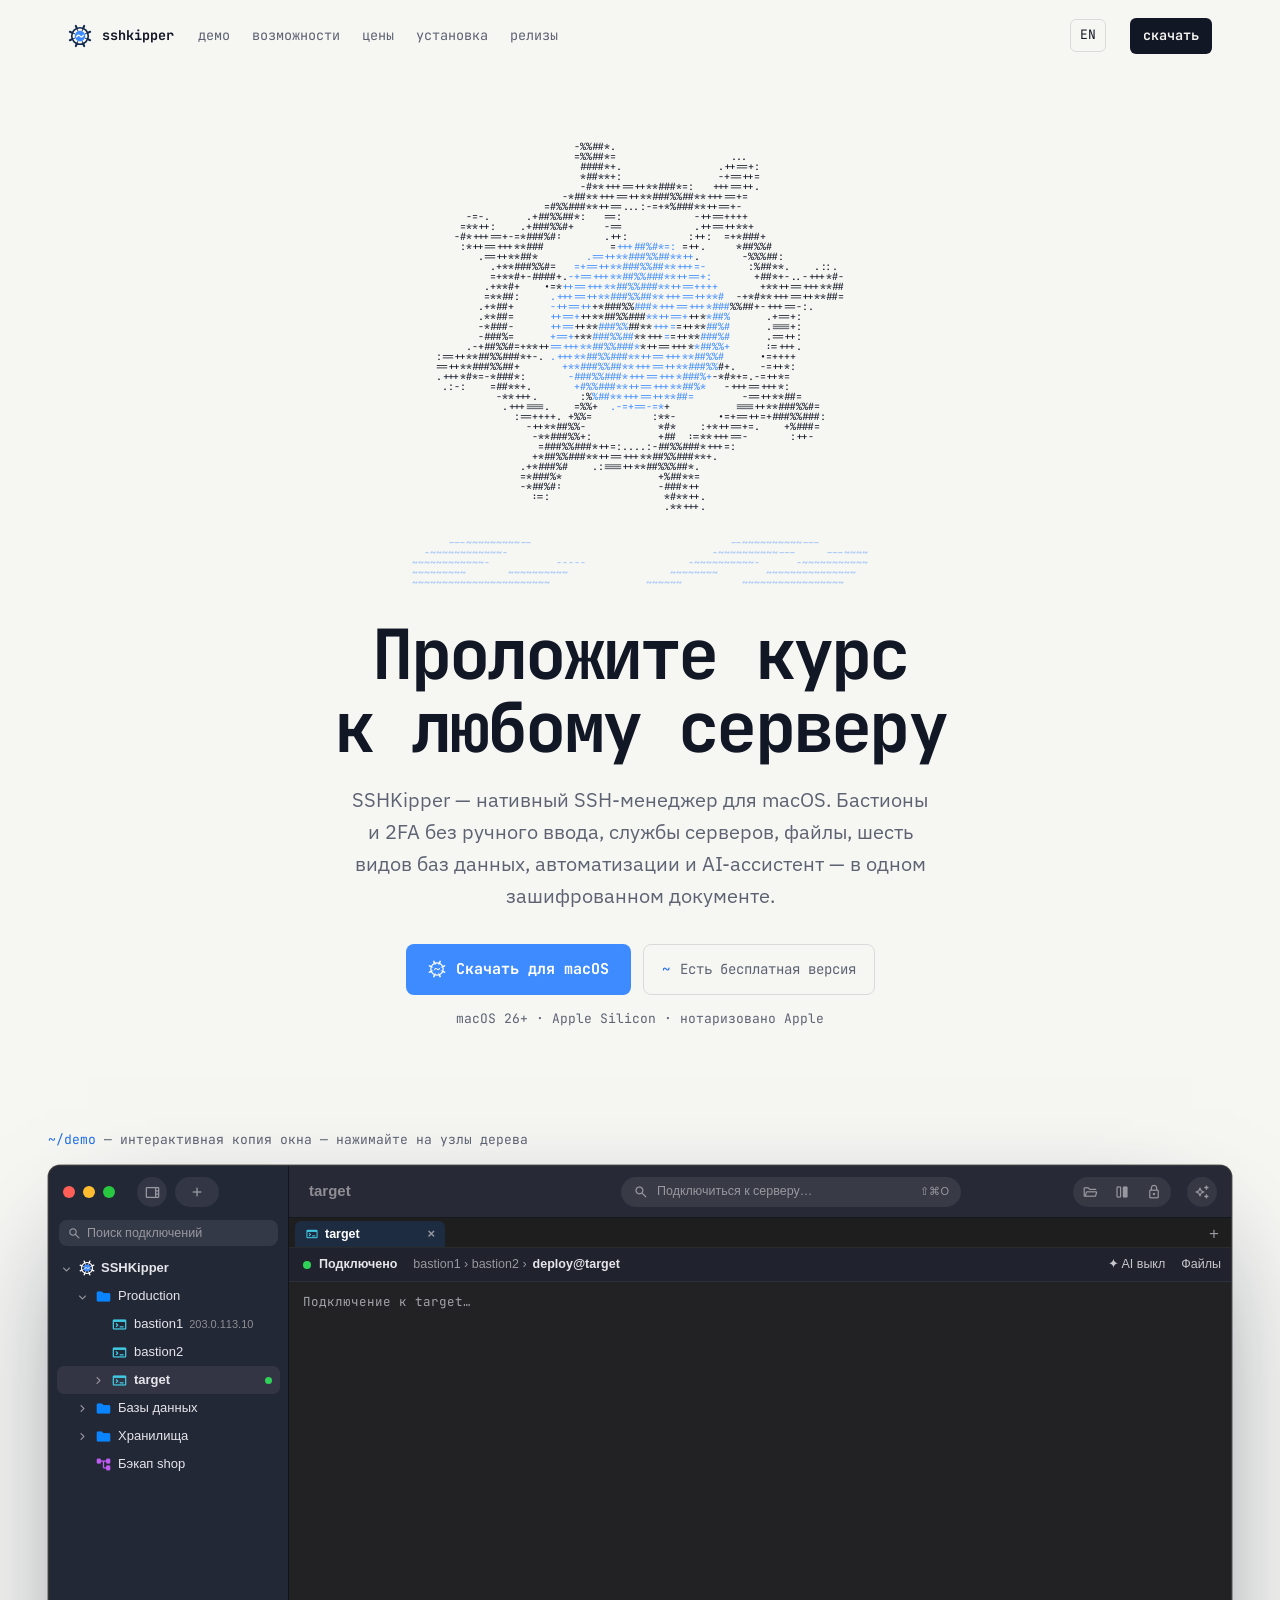
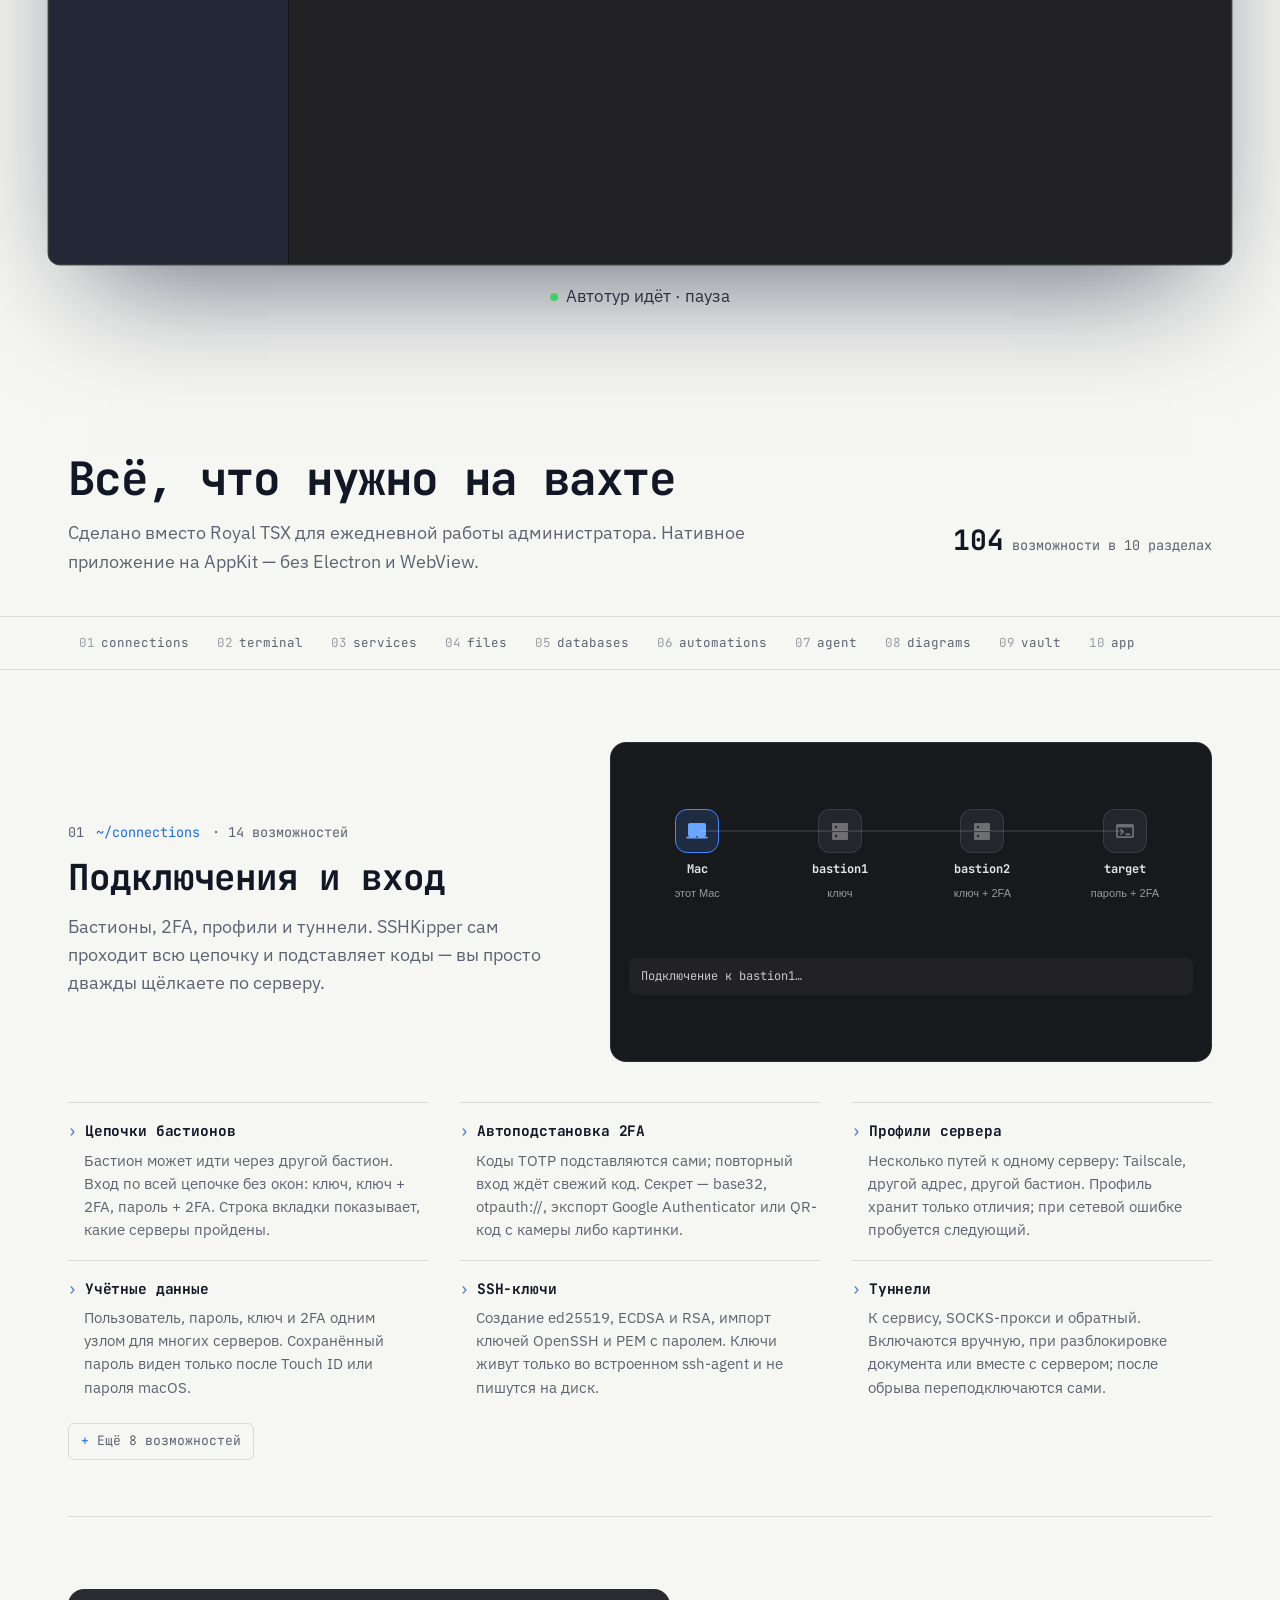
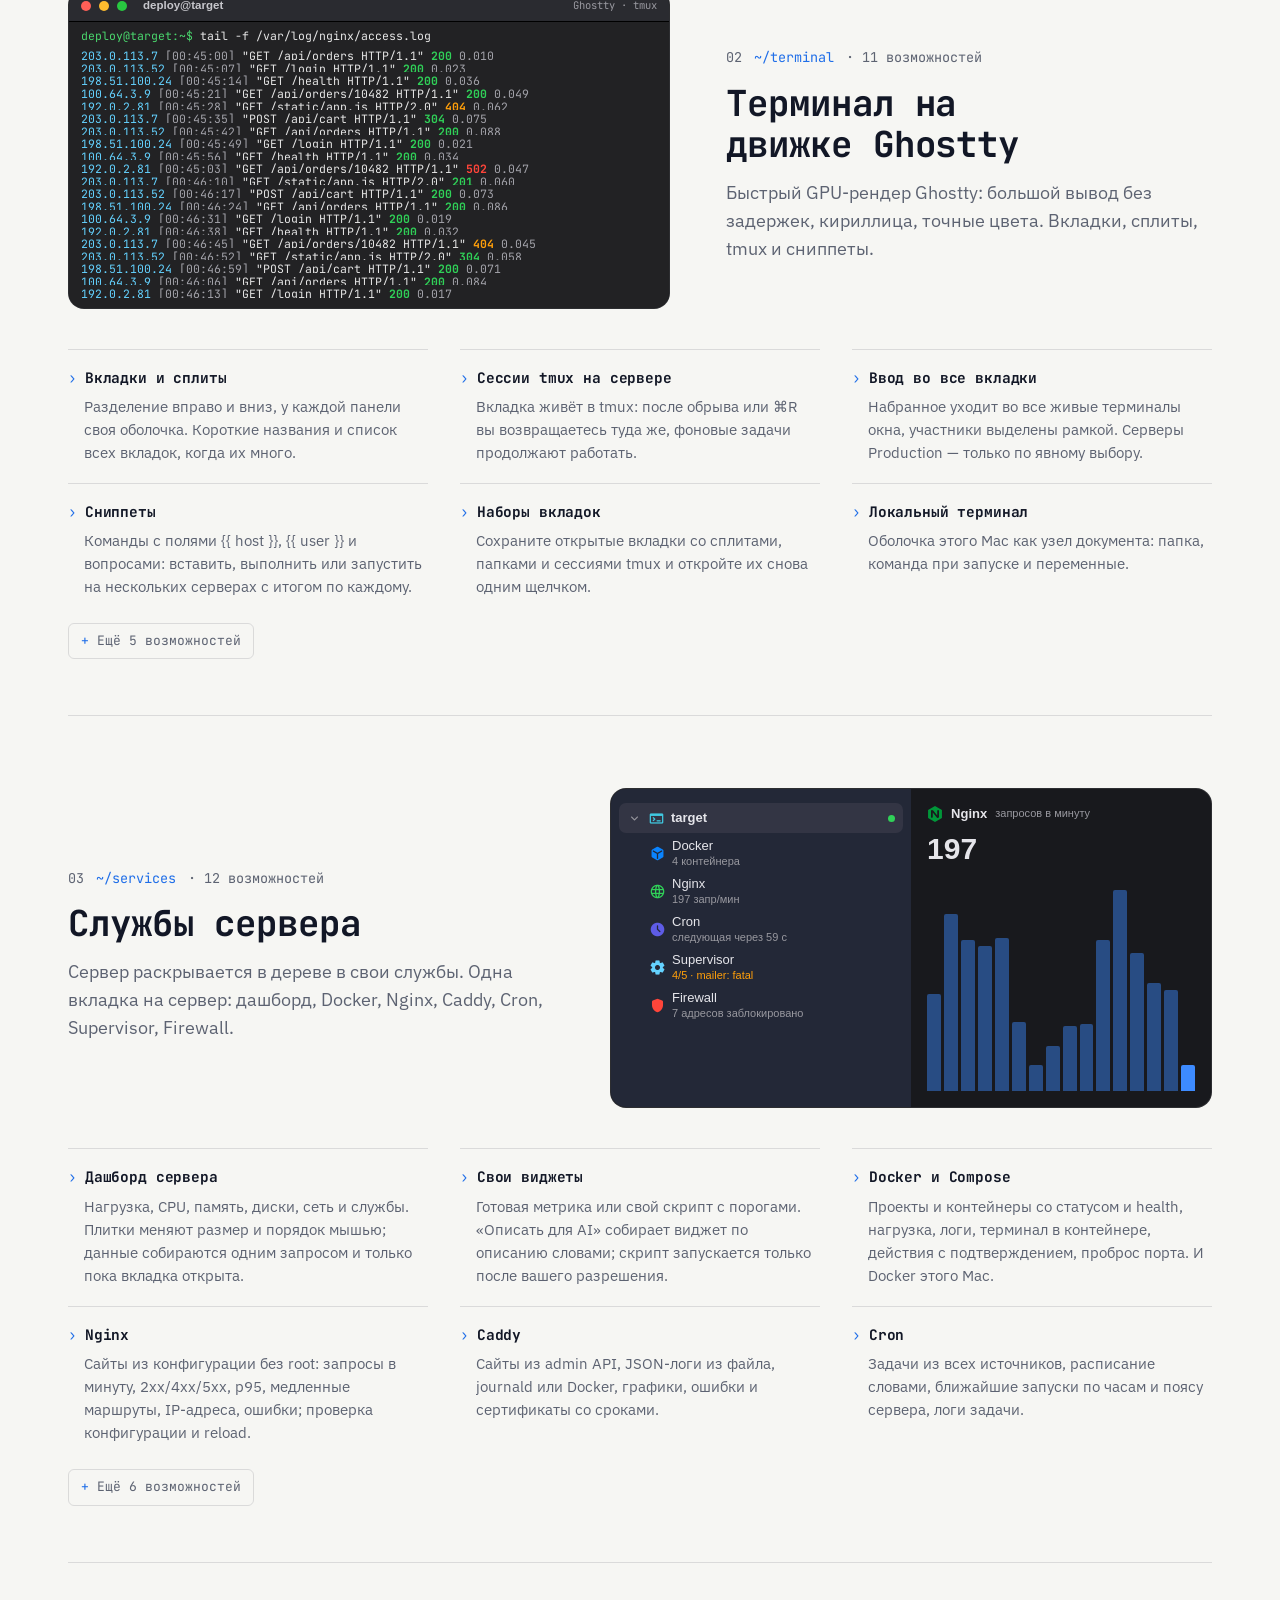
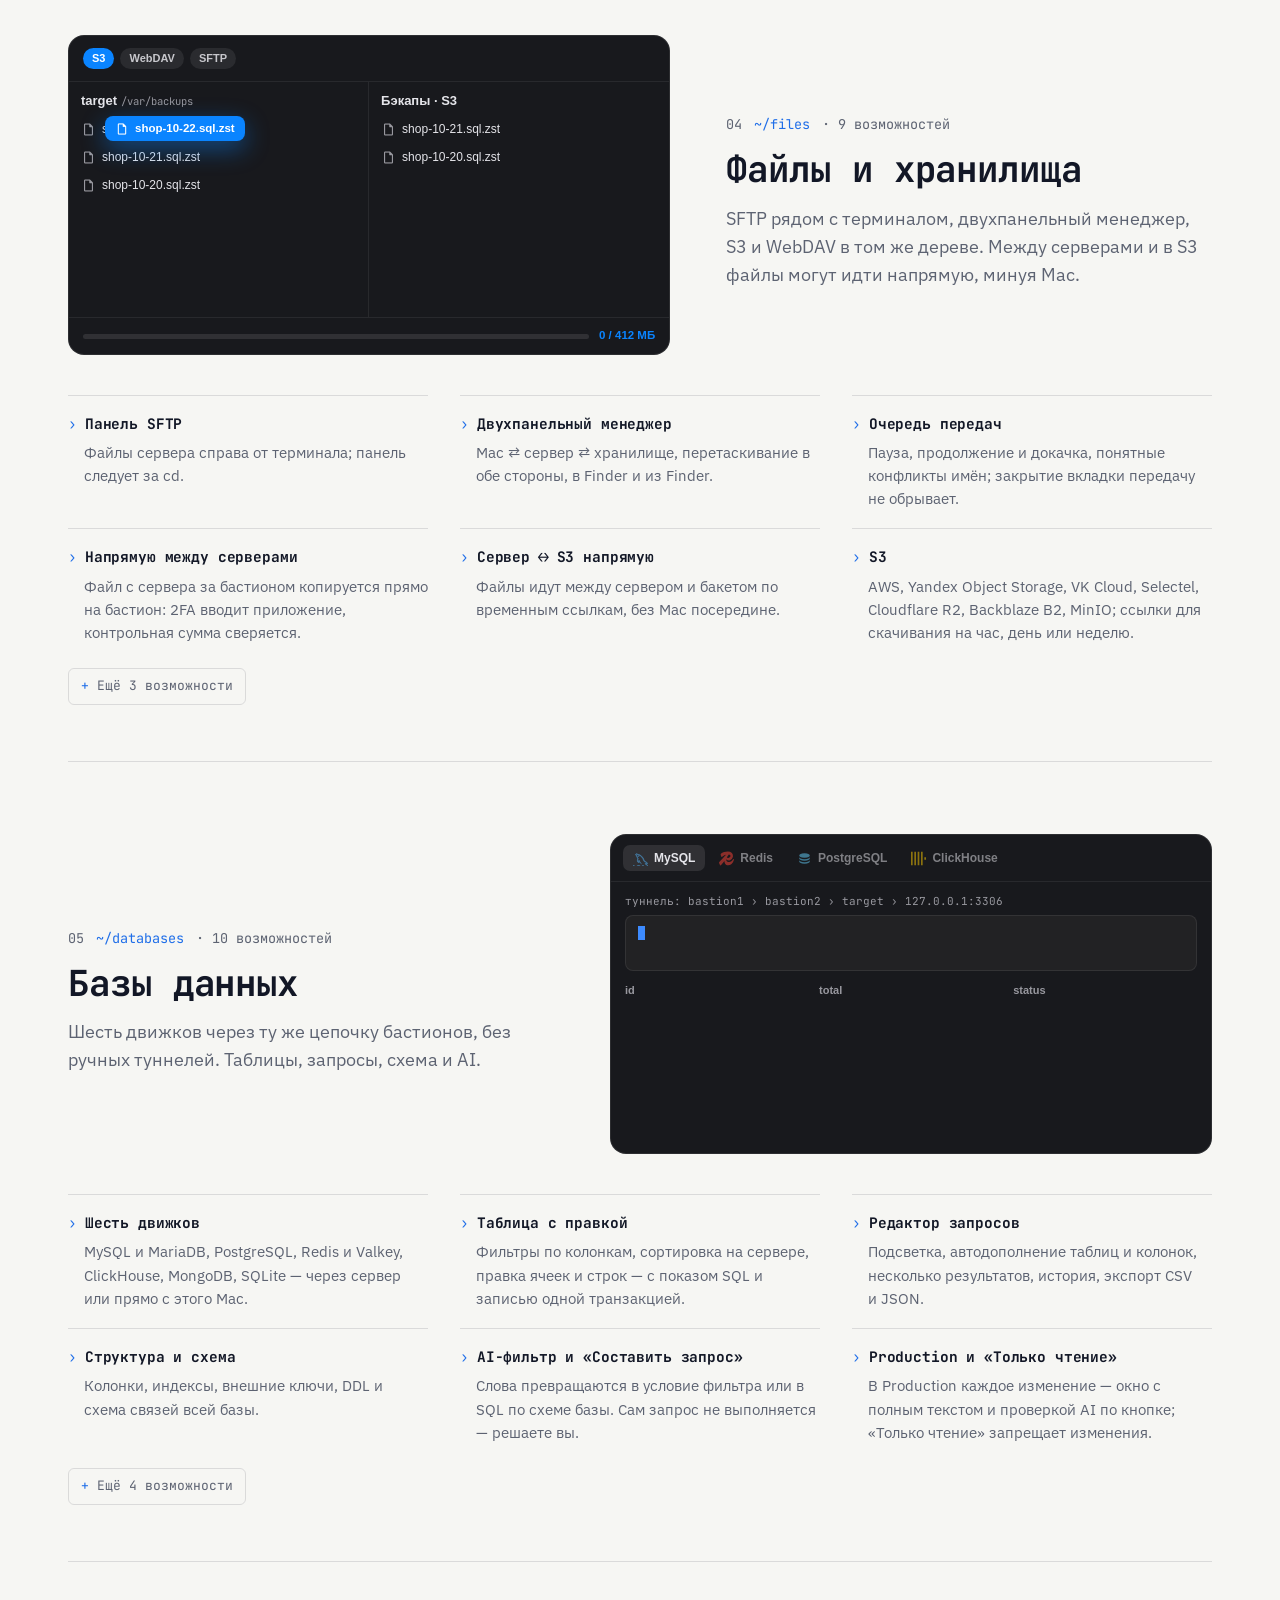
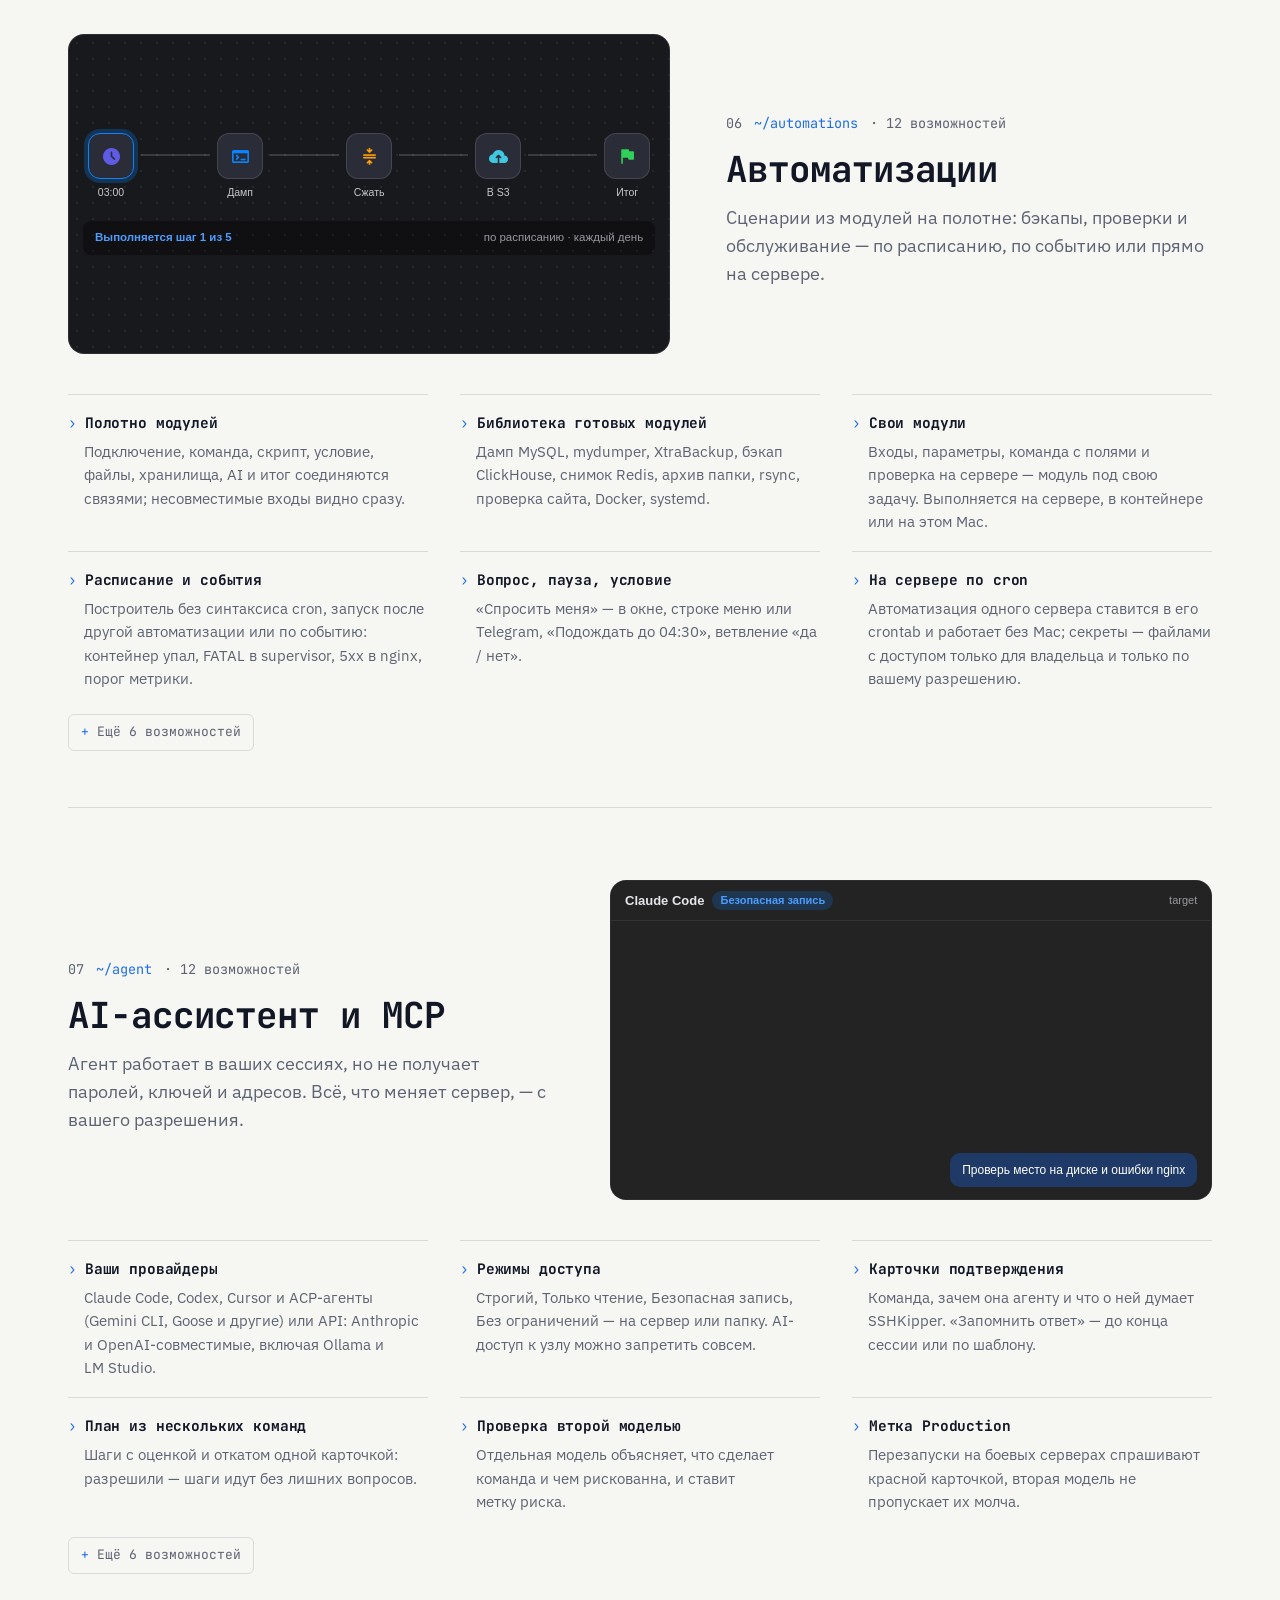
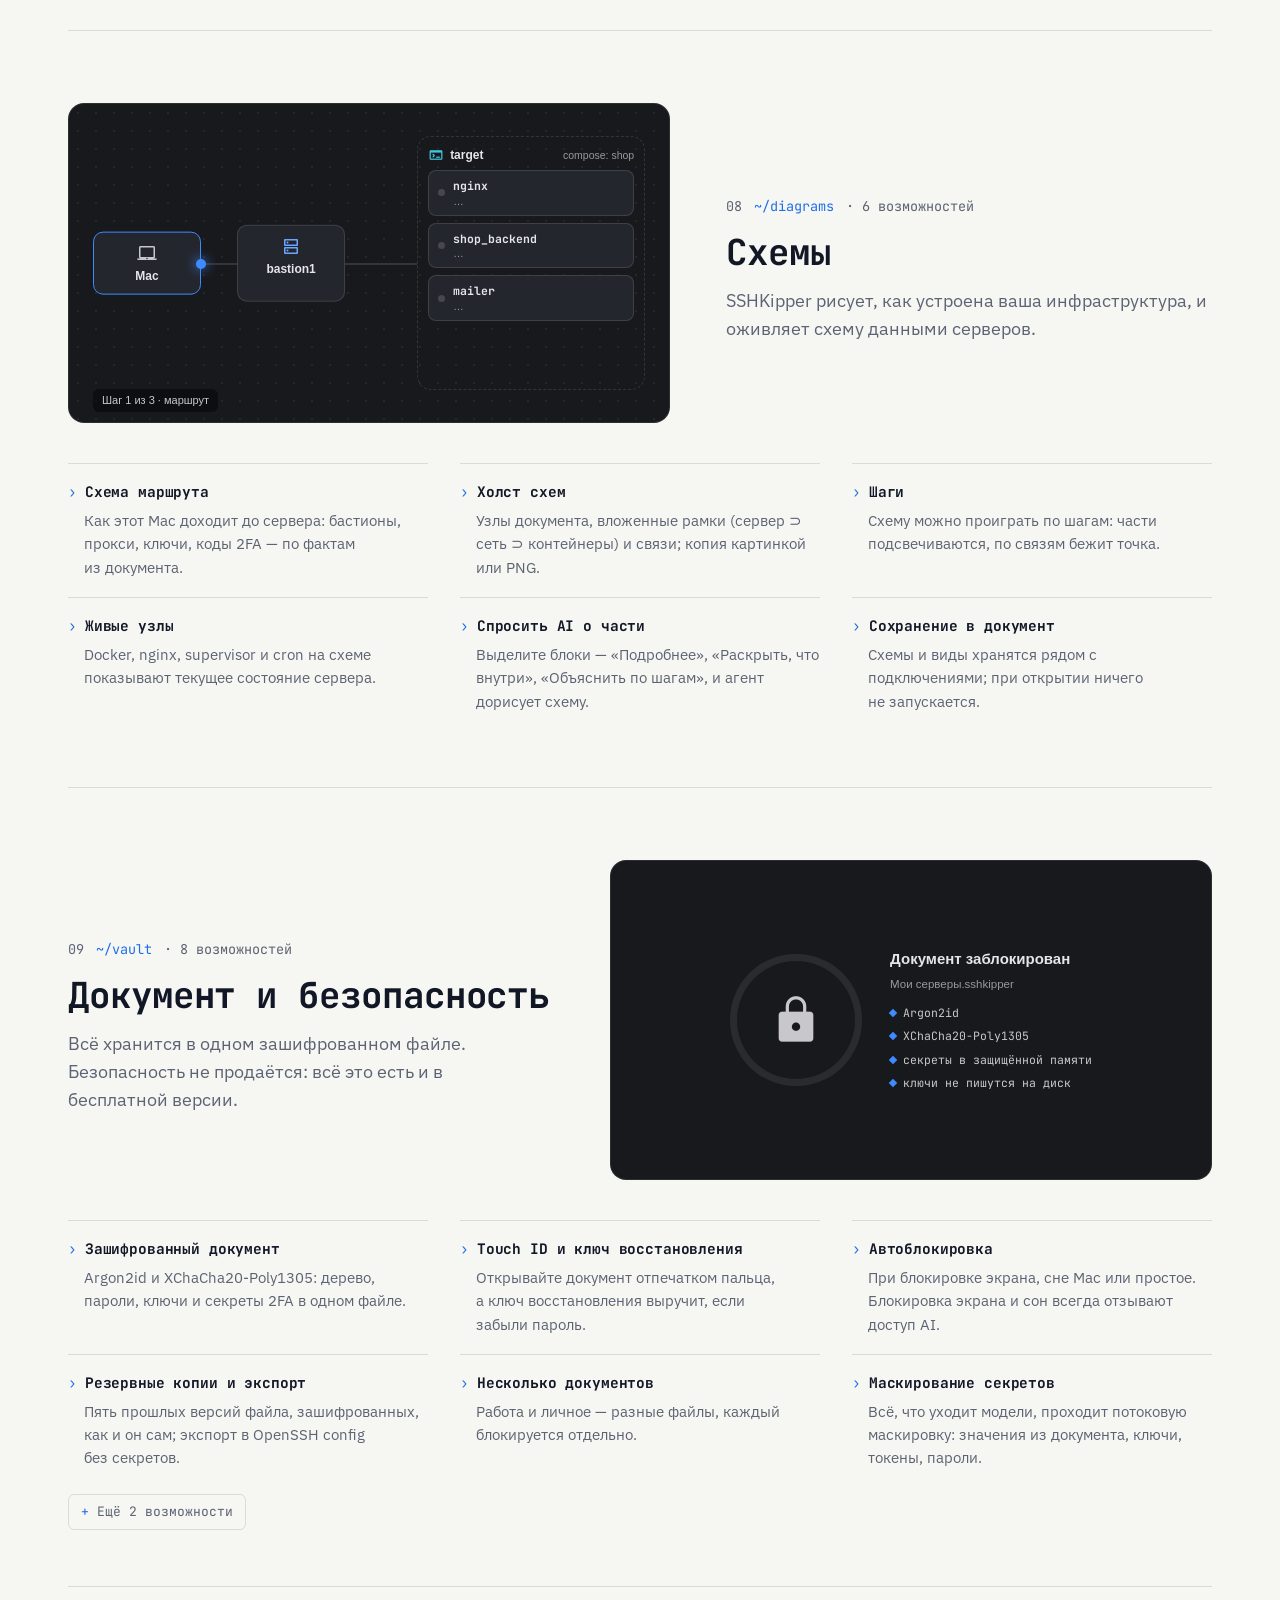
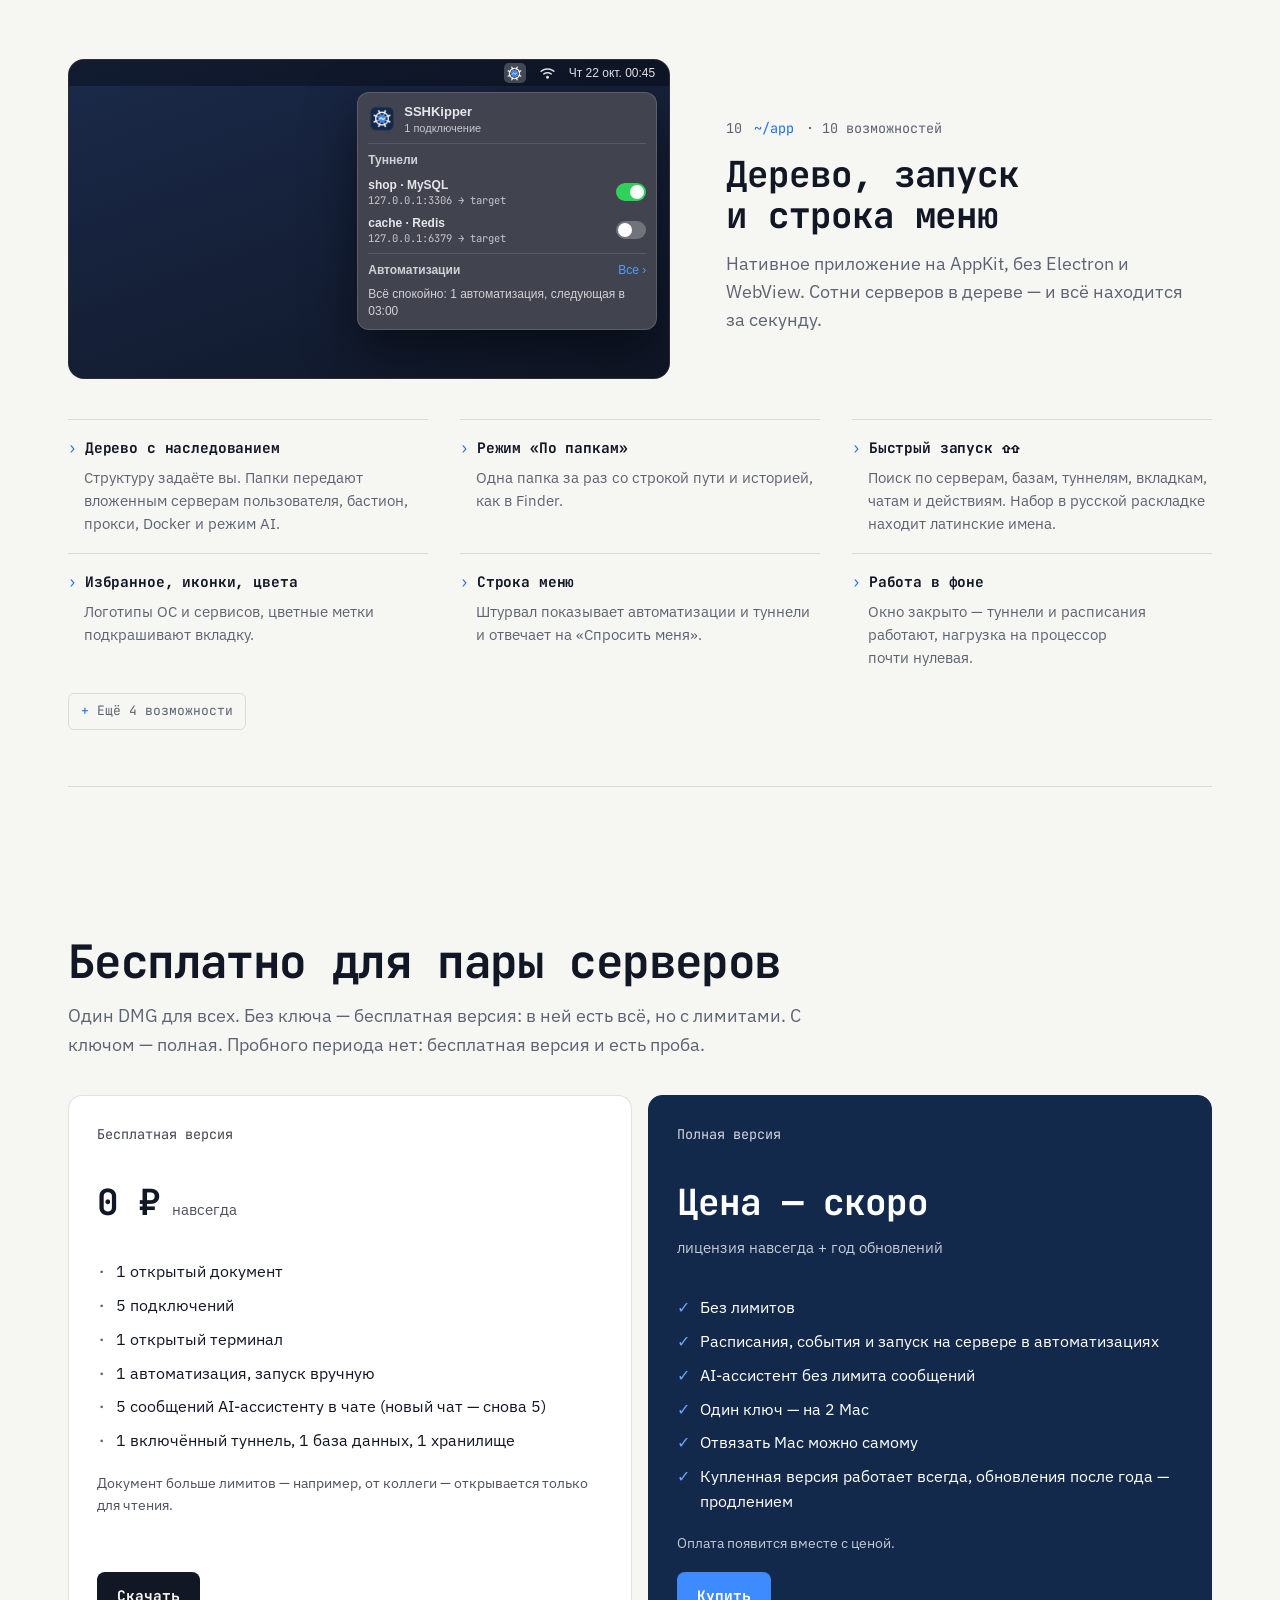
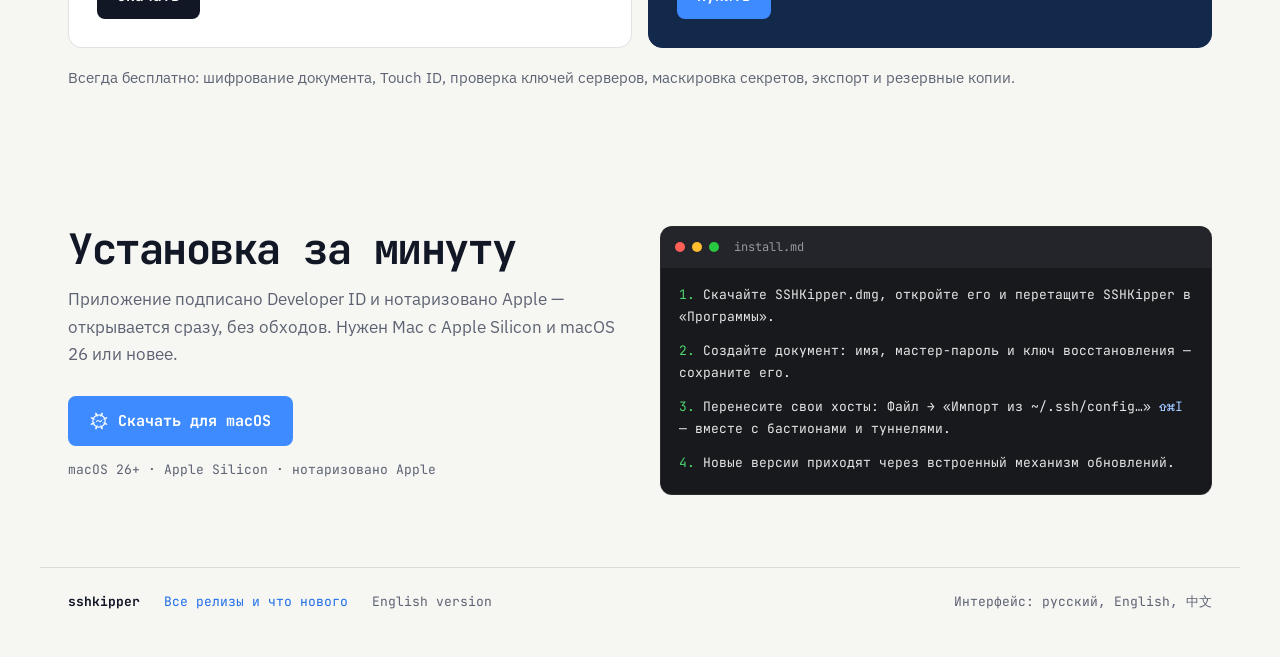
==== buy/index.html @ 6261403f "Landing from the owner's Claude Design draft: clickable app window, features by chapter (six shown, " ====
<!doctype html>
<html lang="ru">
<head>
<meta charset="utf-8">
<title>Купить SSHKipper</title>
<meta name="robots" content="noindex">
<meta http-equiv="refresh" content="0; url=/#pricing">
<link rel="canonical" href="https://sshkipper.com/#pricing">
<script>location.replace('/#pricing');</script>
</head>
<body>
<p><a href="/#pricing">Цены SSHKipper</a></p>
</body>
</html>
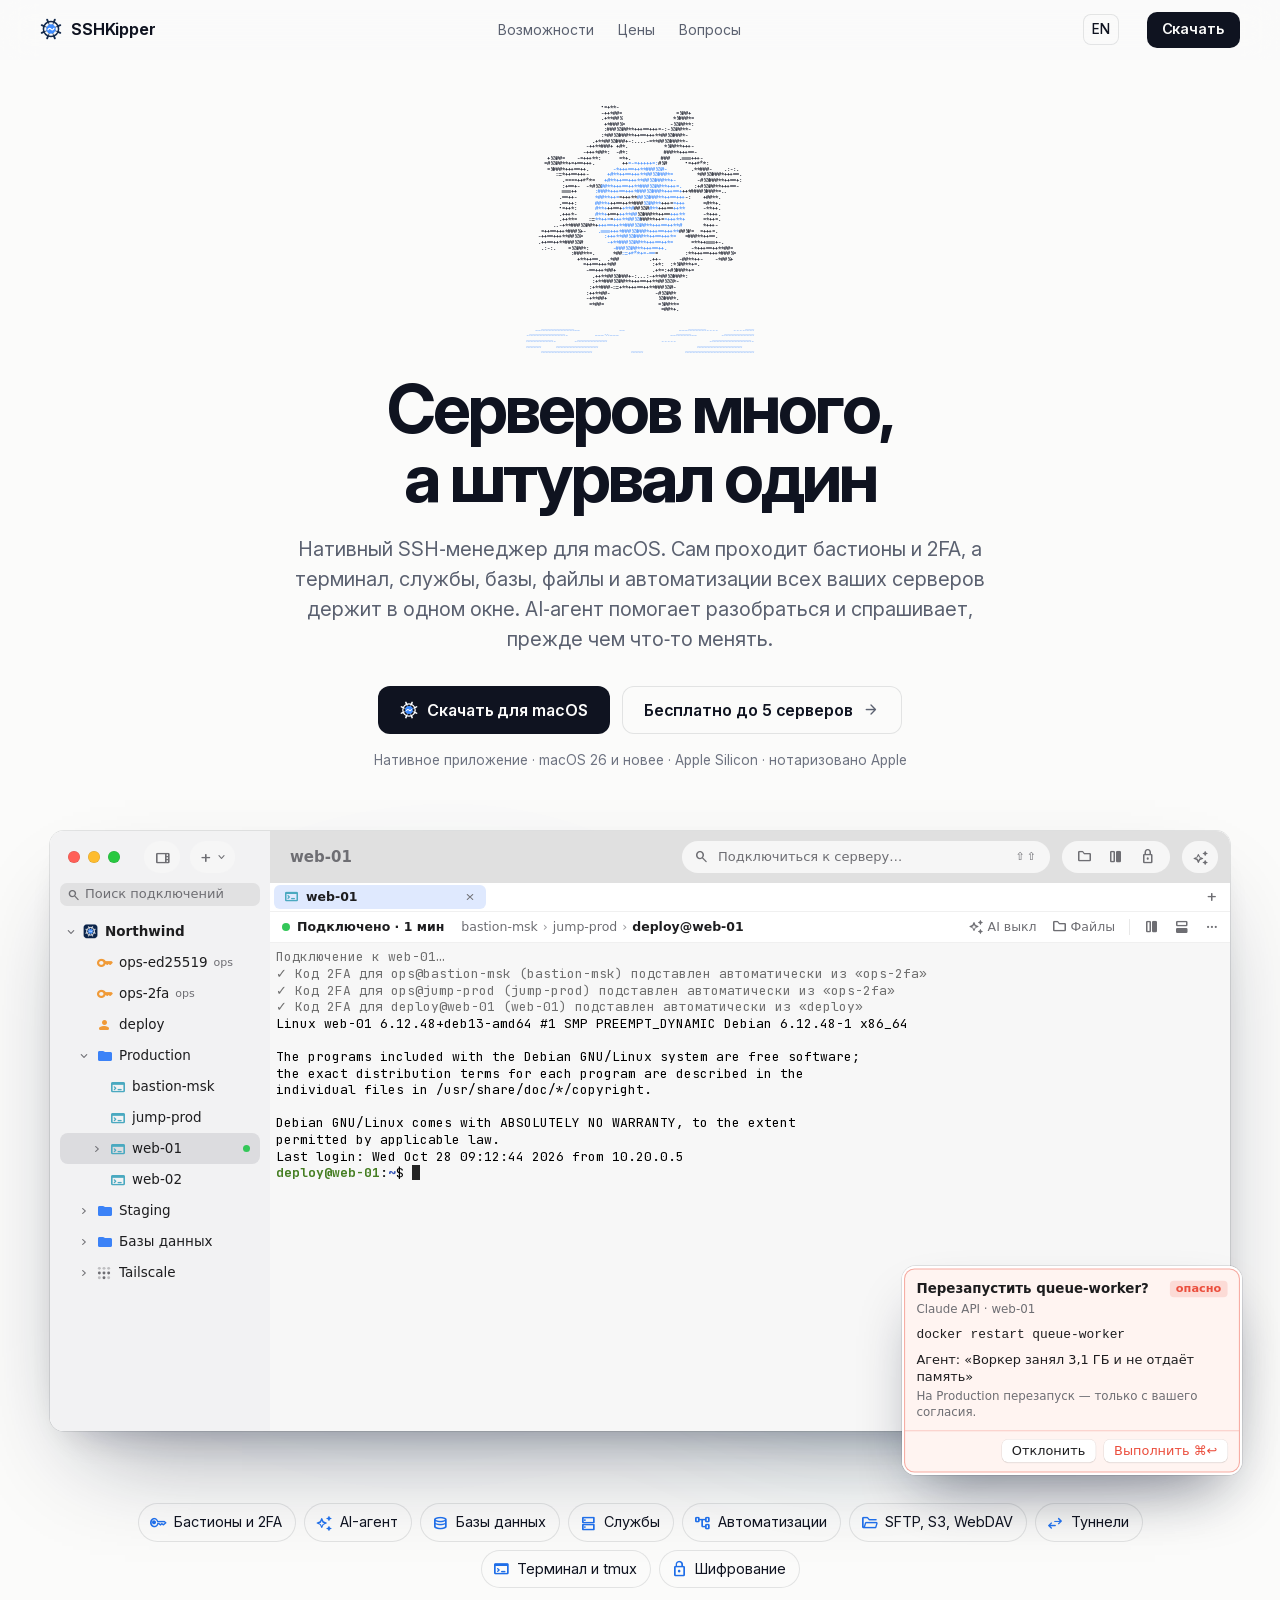
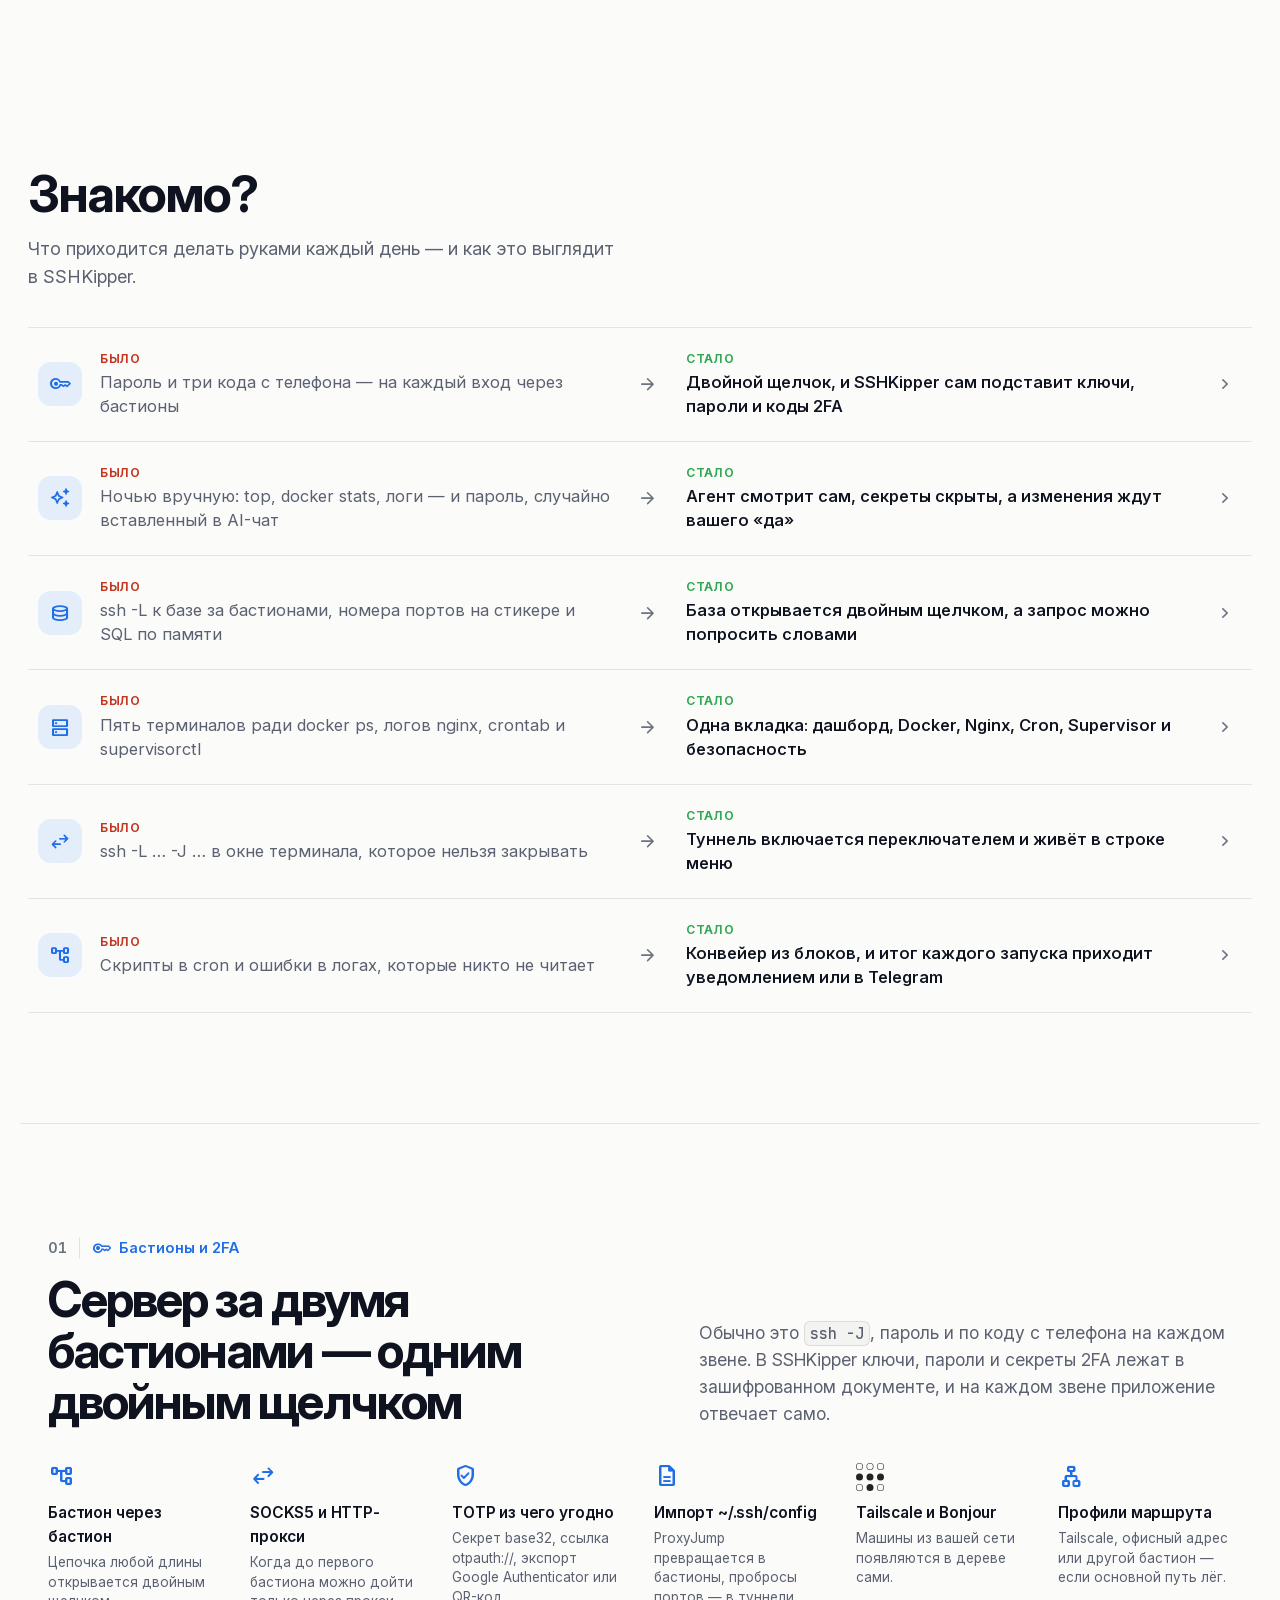
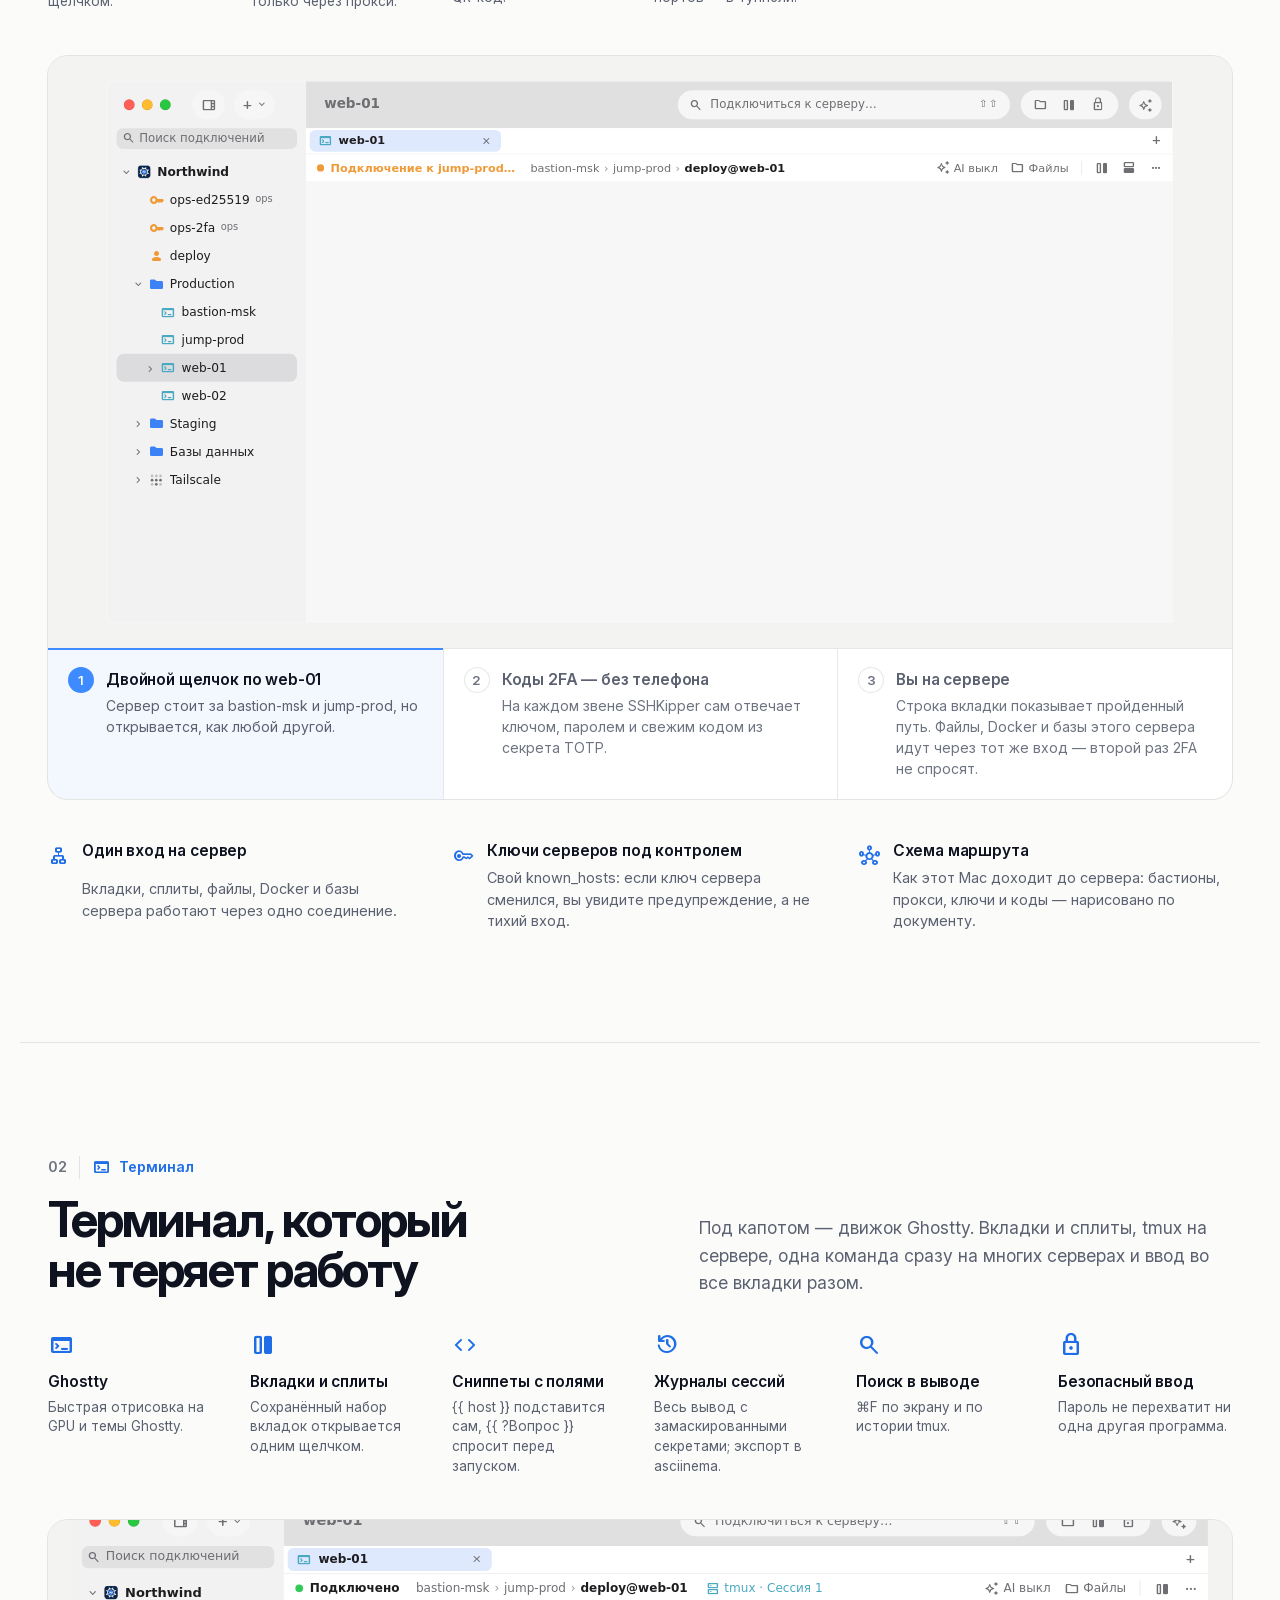
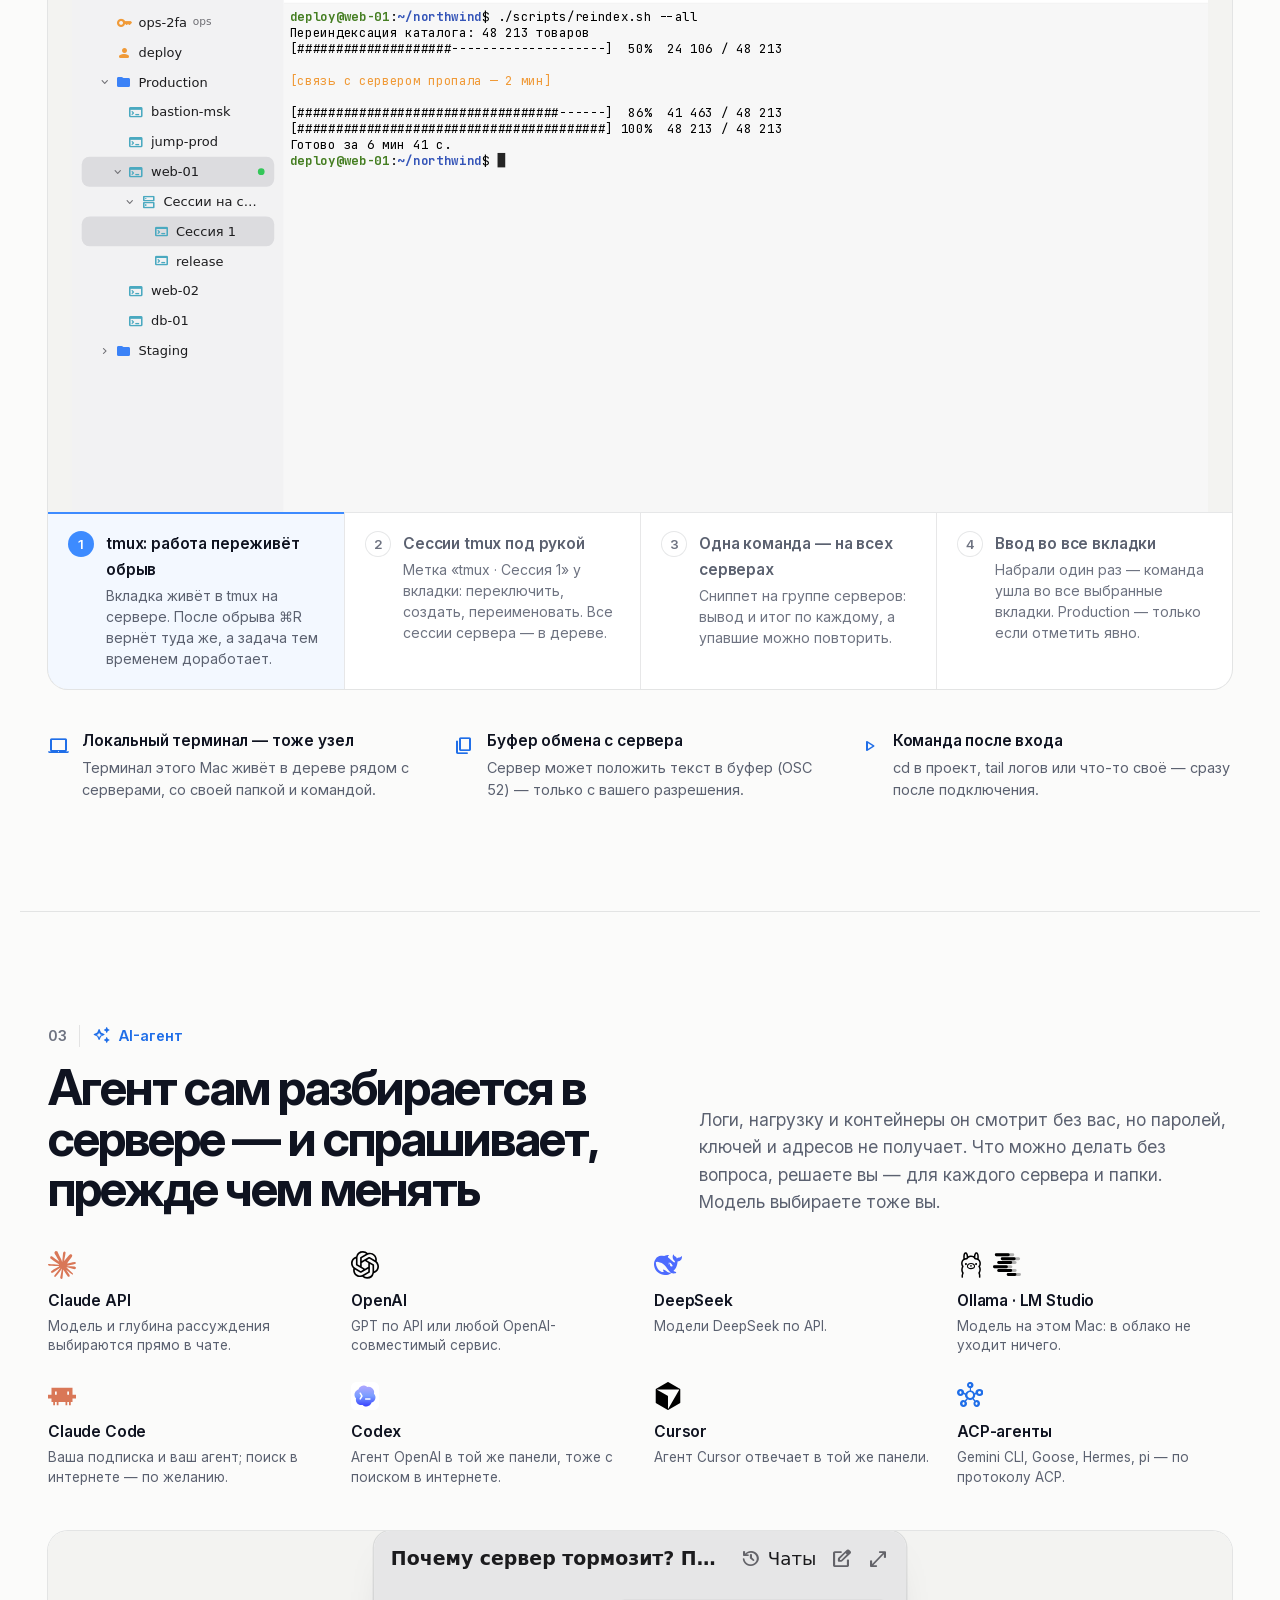
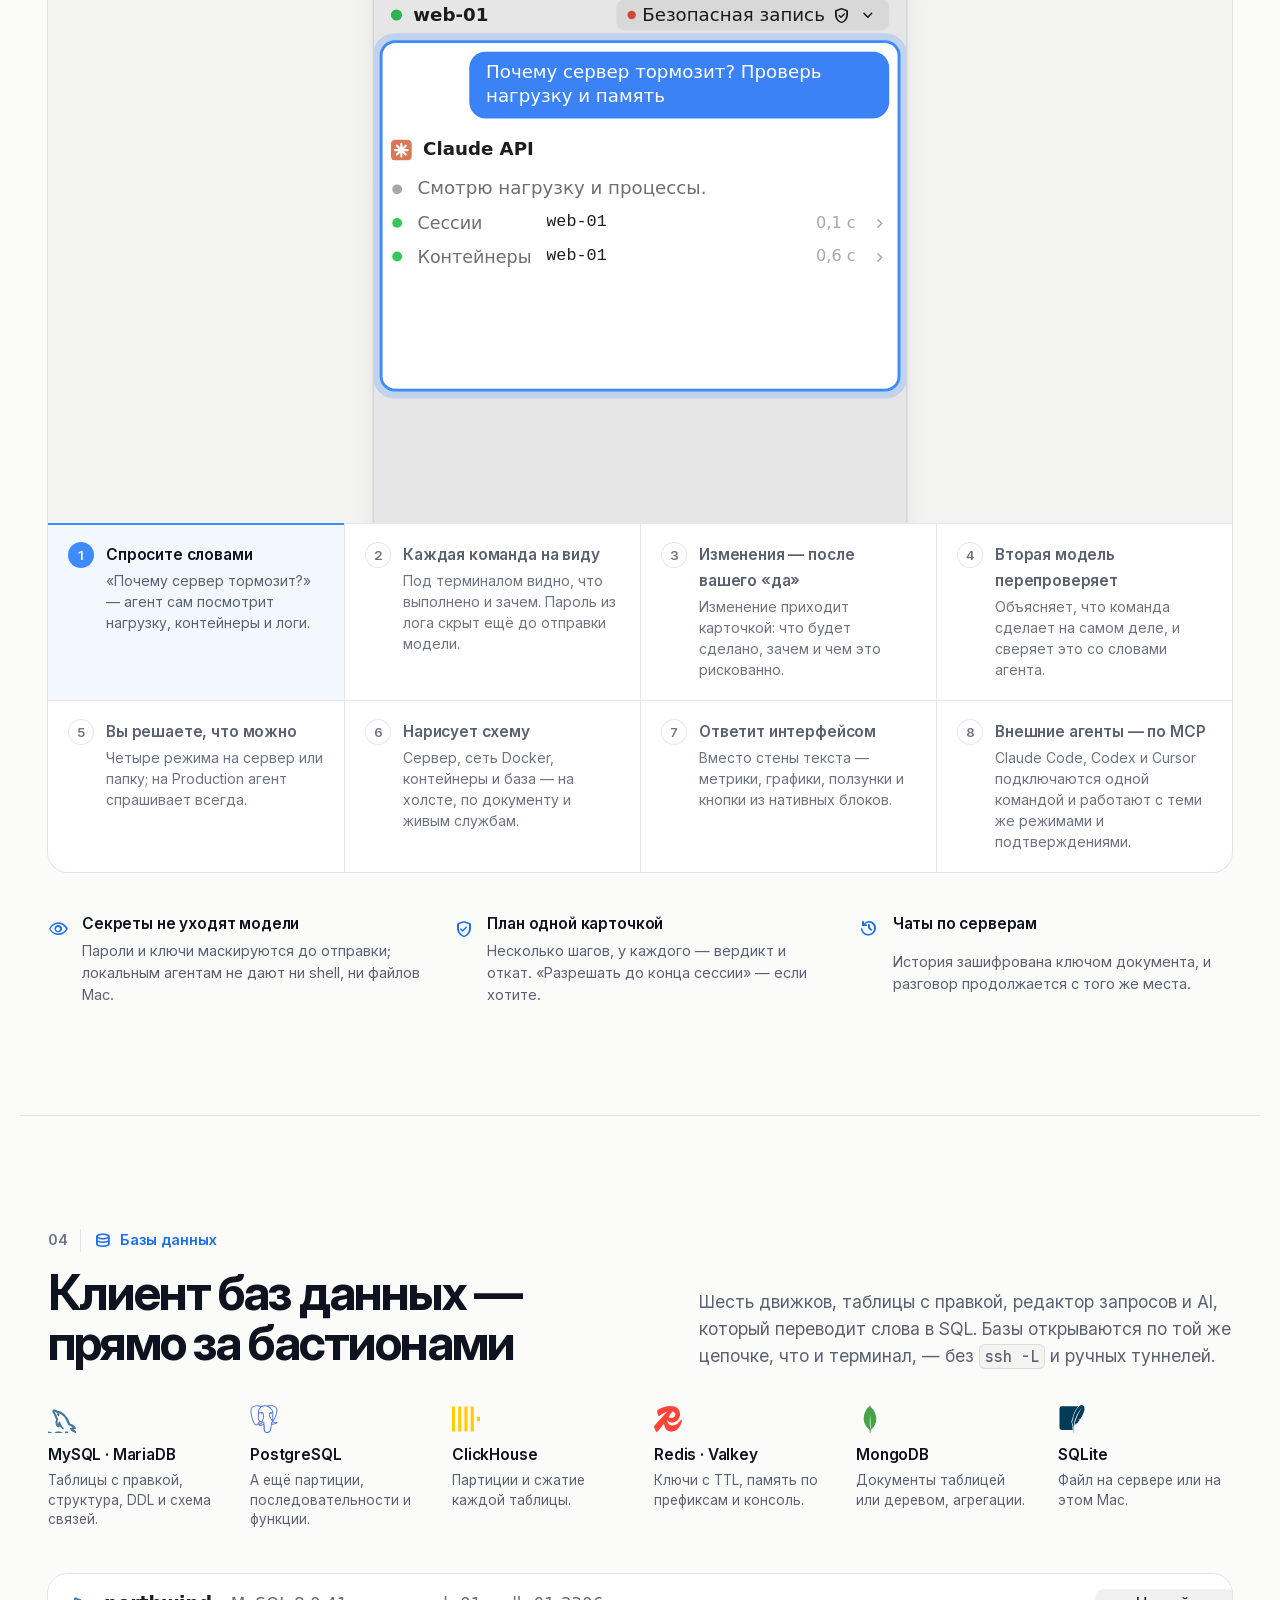
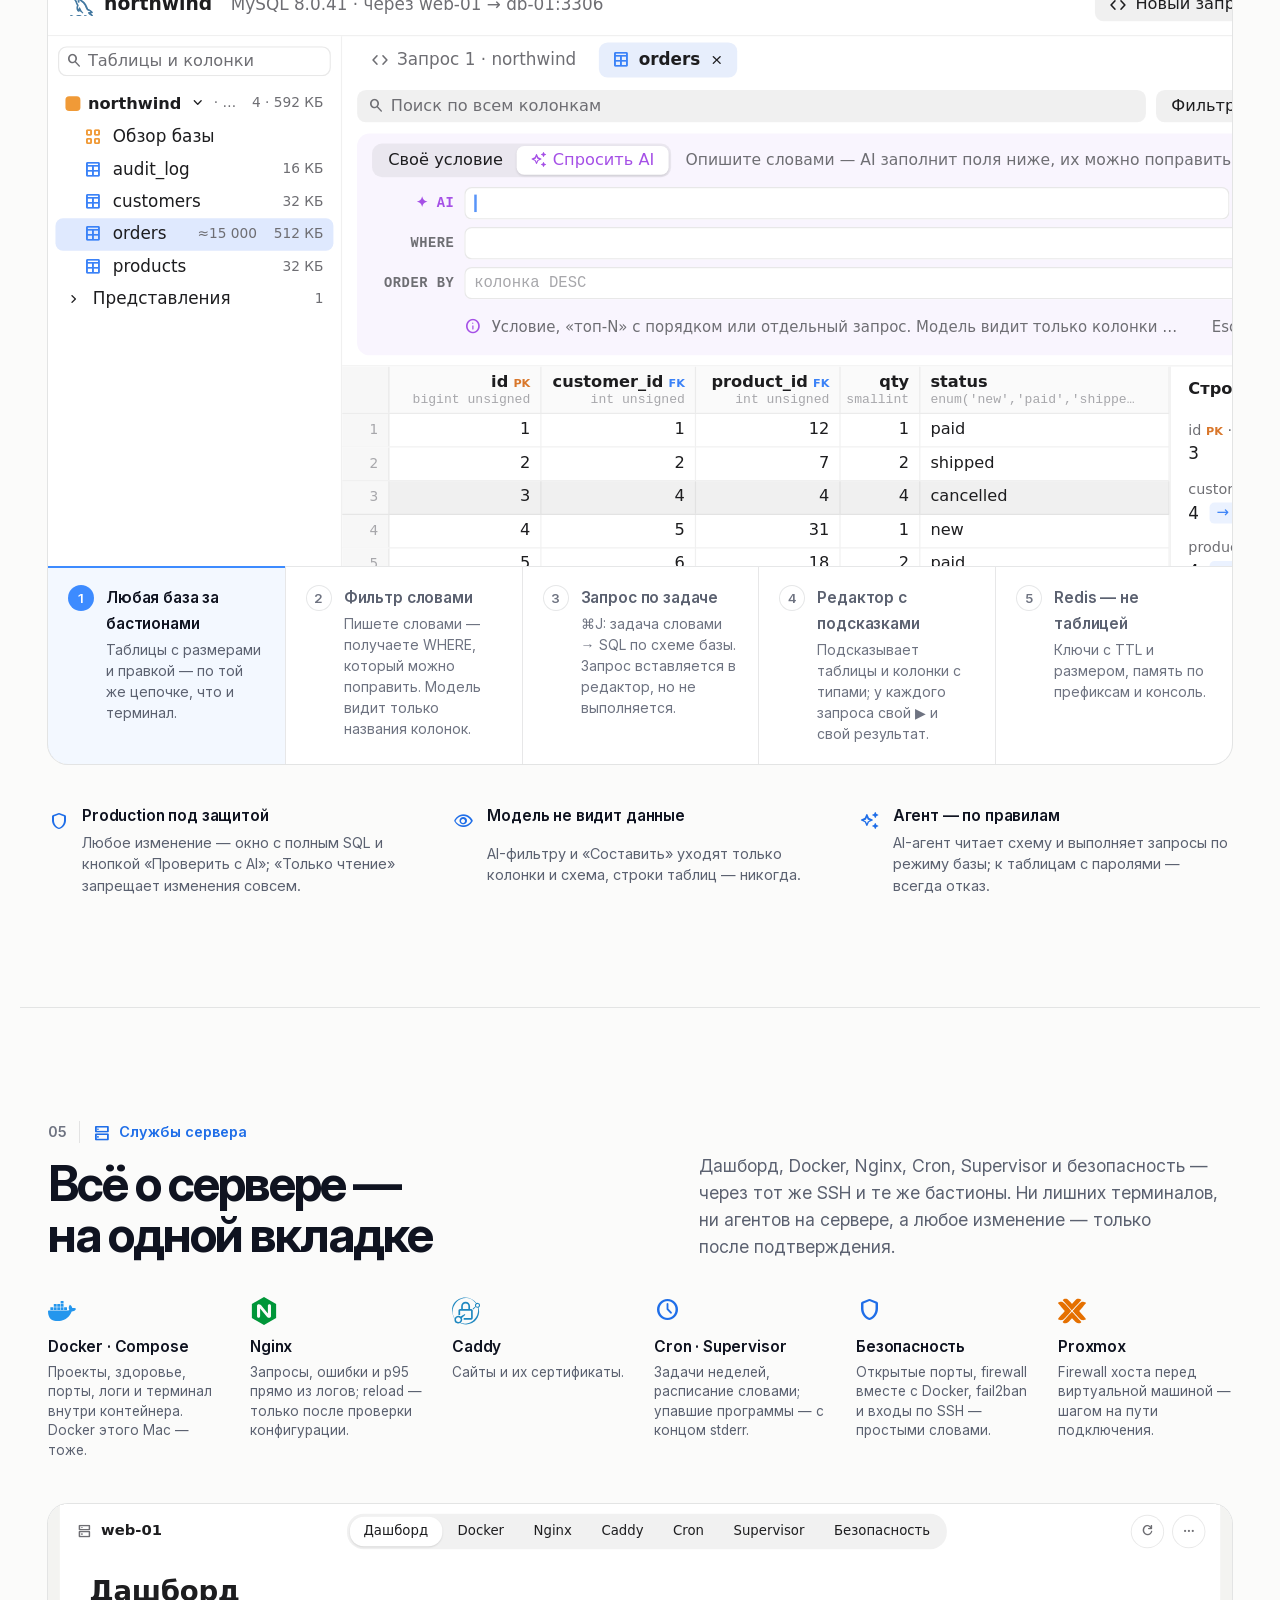
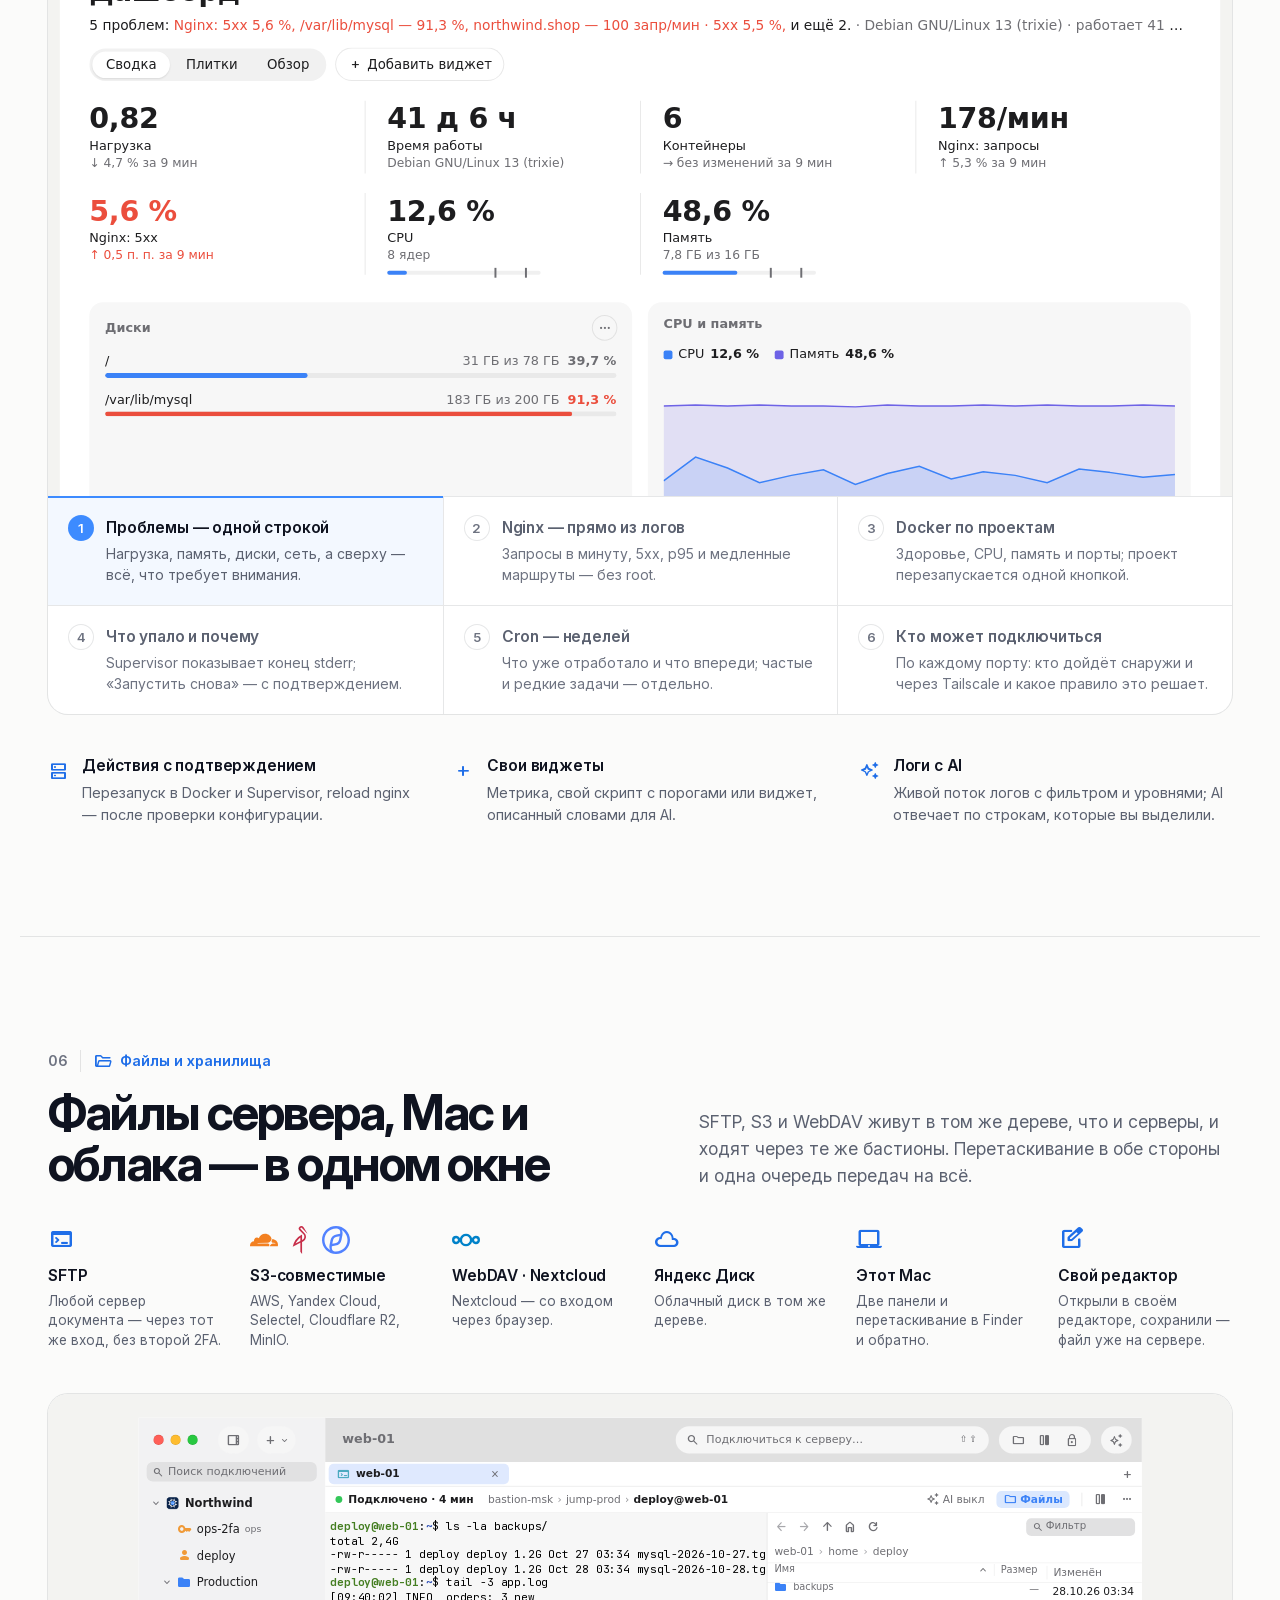
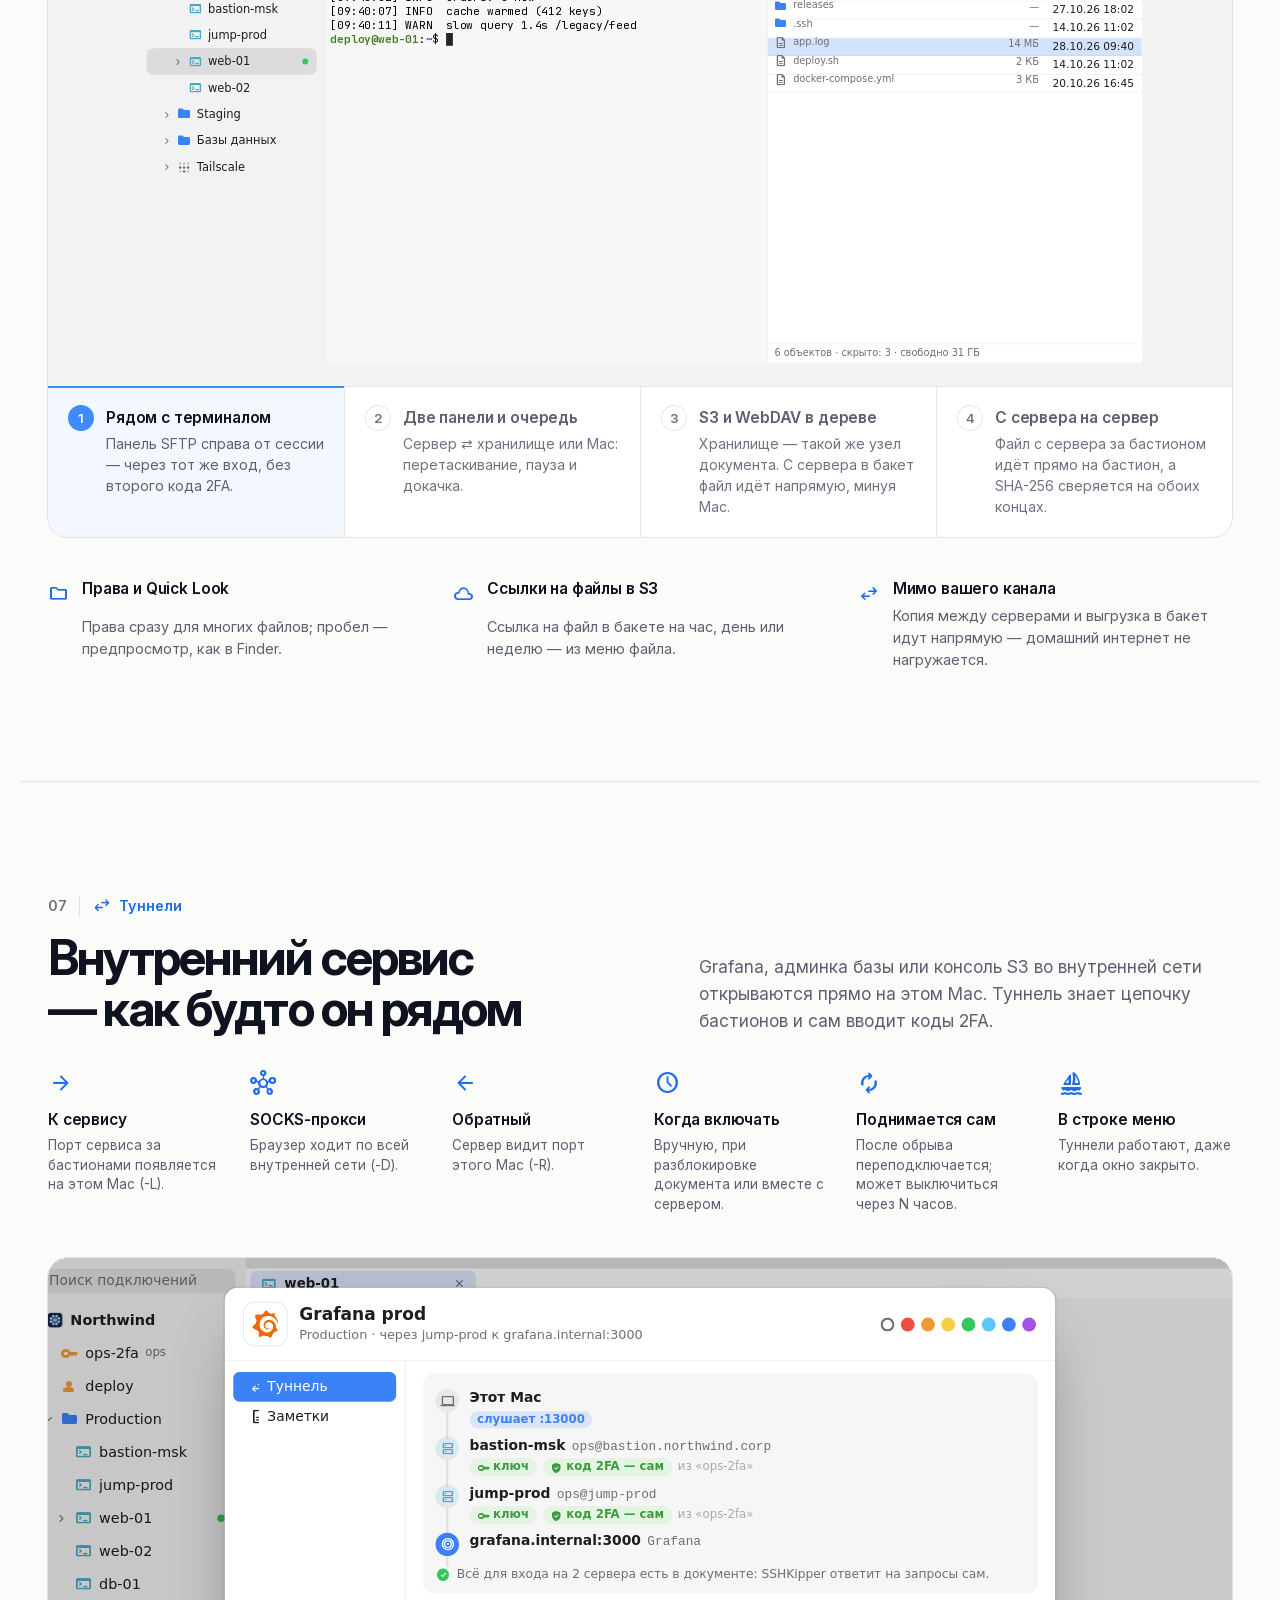
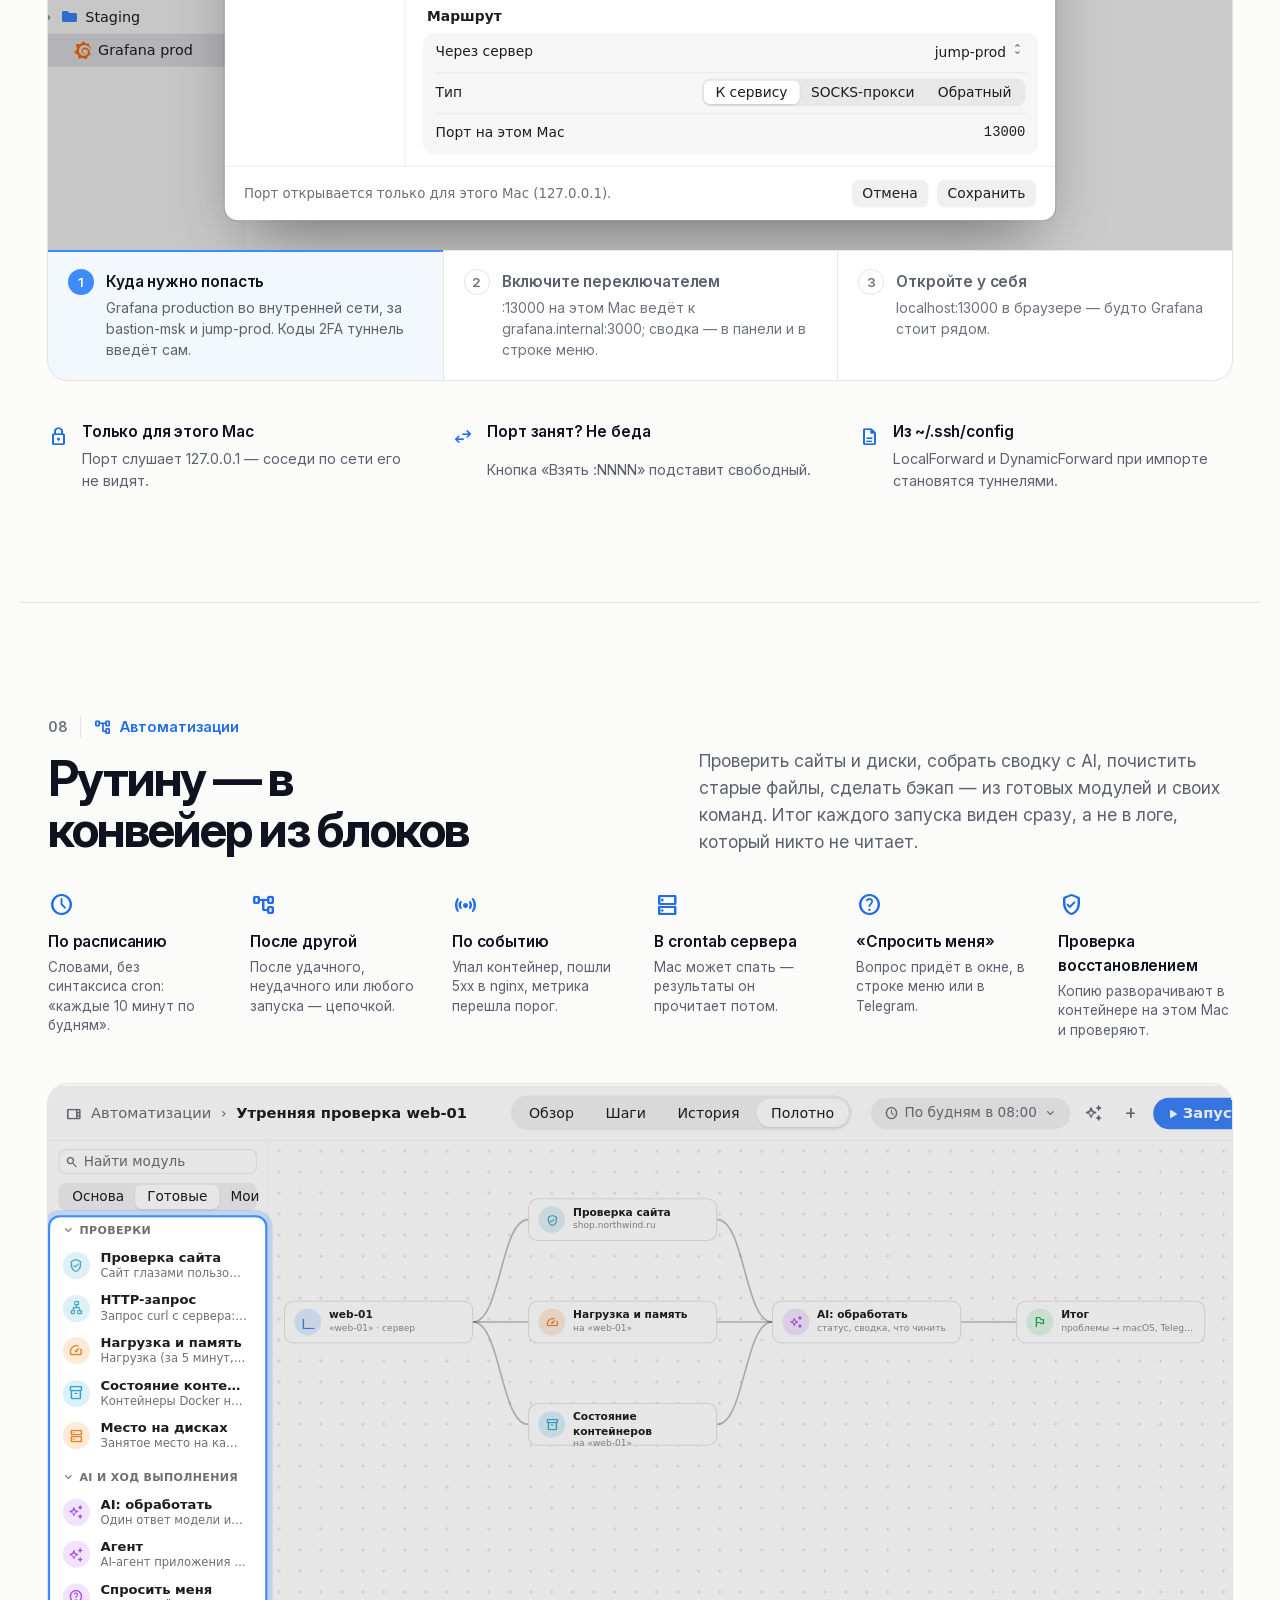
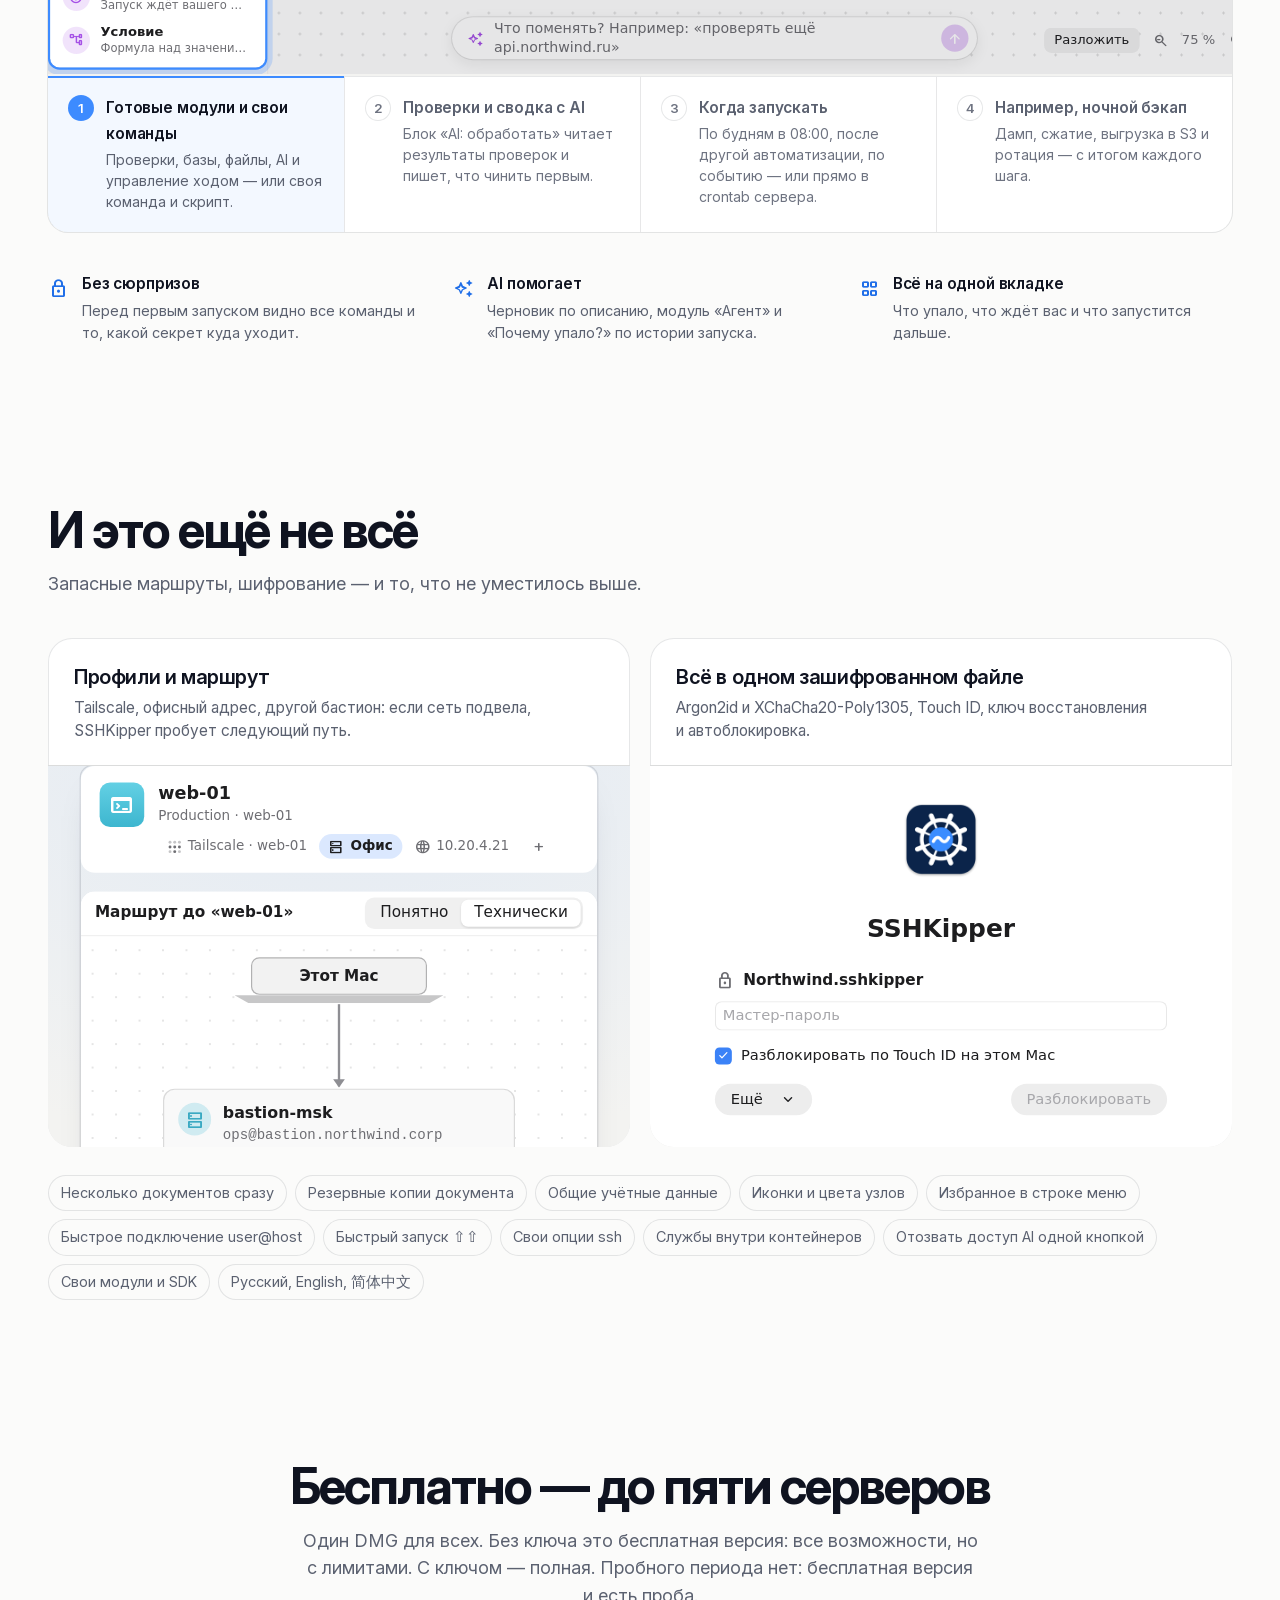
==== commit bc3100a1: "Production pass: fonts served from the site (no Google requests, first faces preloaded, licenses not" ====
--- a/buy/index.html
+++ b/buy/index.html
@@ -1,4 +1,4 @@
-<!doctype html>
+<!DOCTYPE html>
 <html lang="ru">
 <head>
 <meta charset="utf-8">
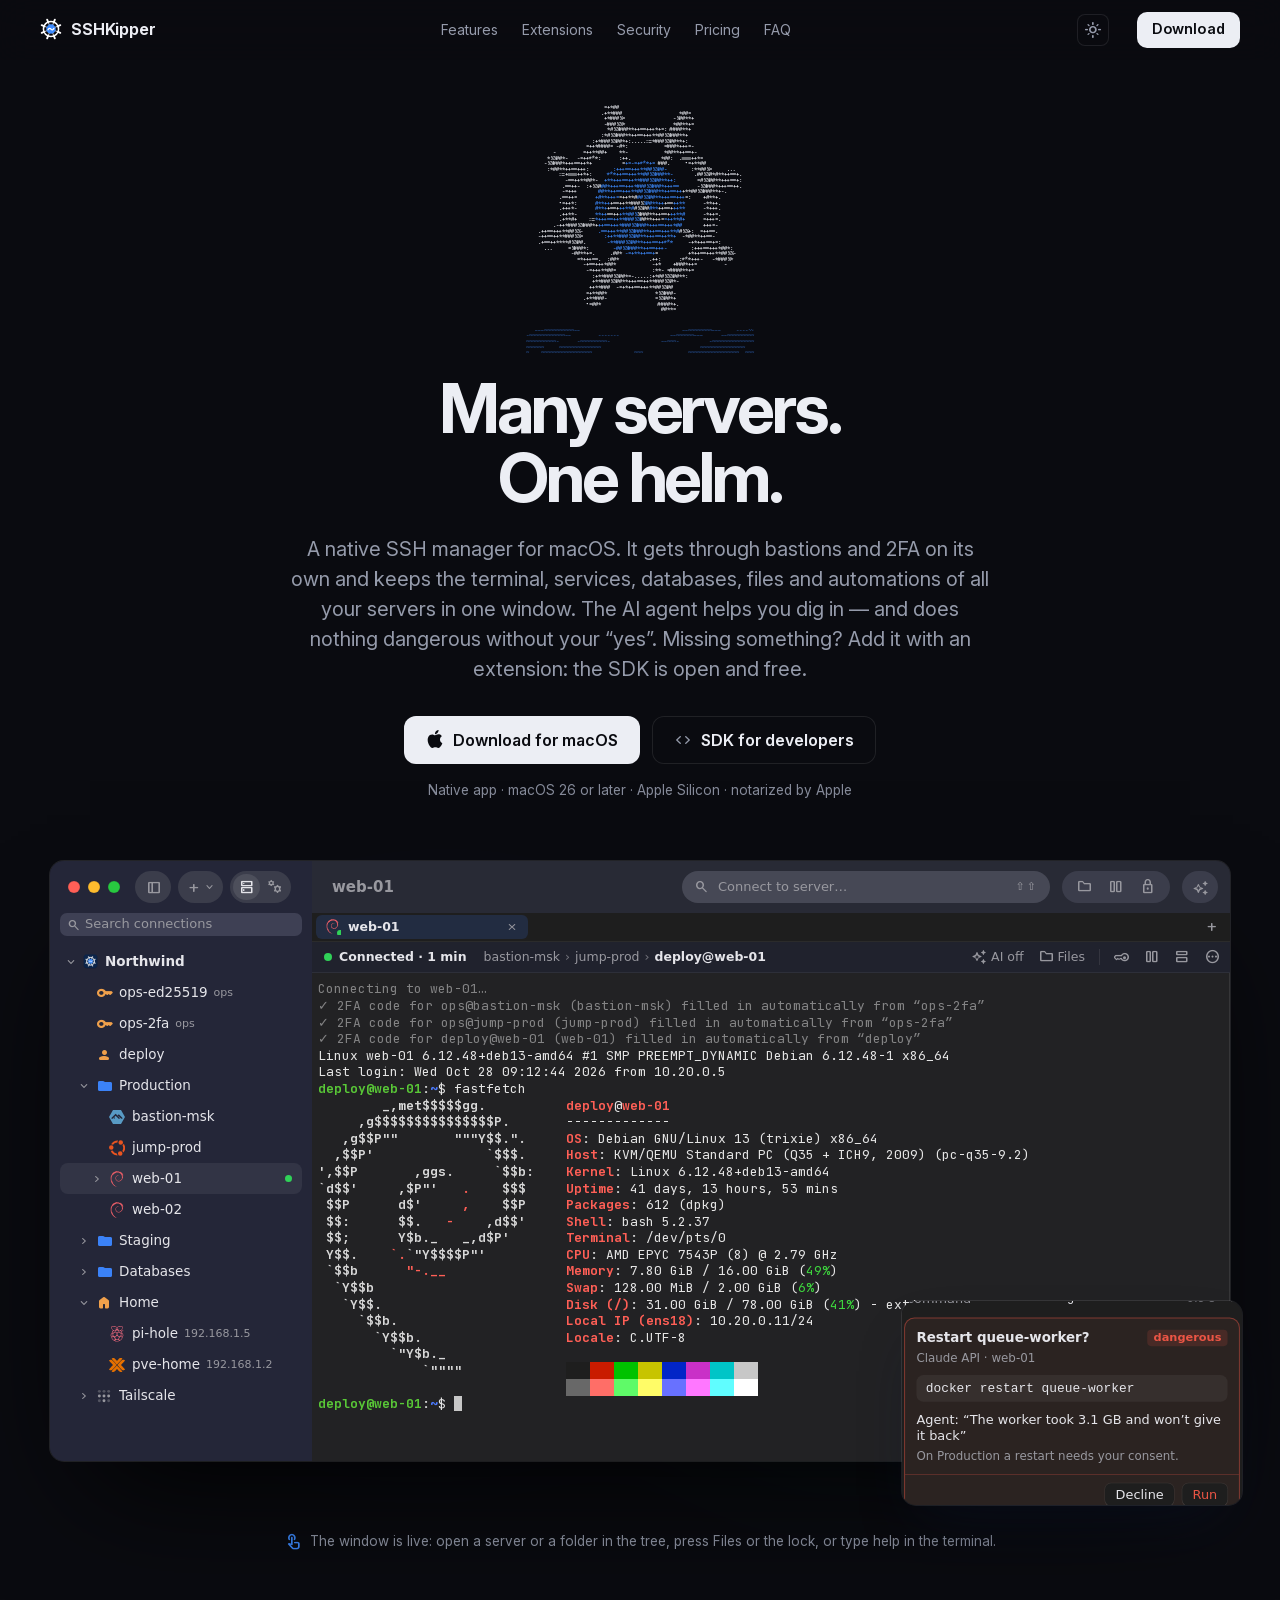
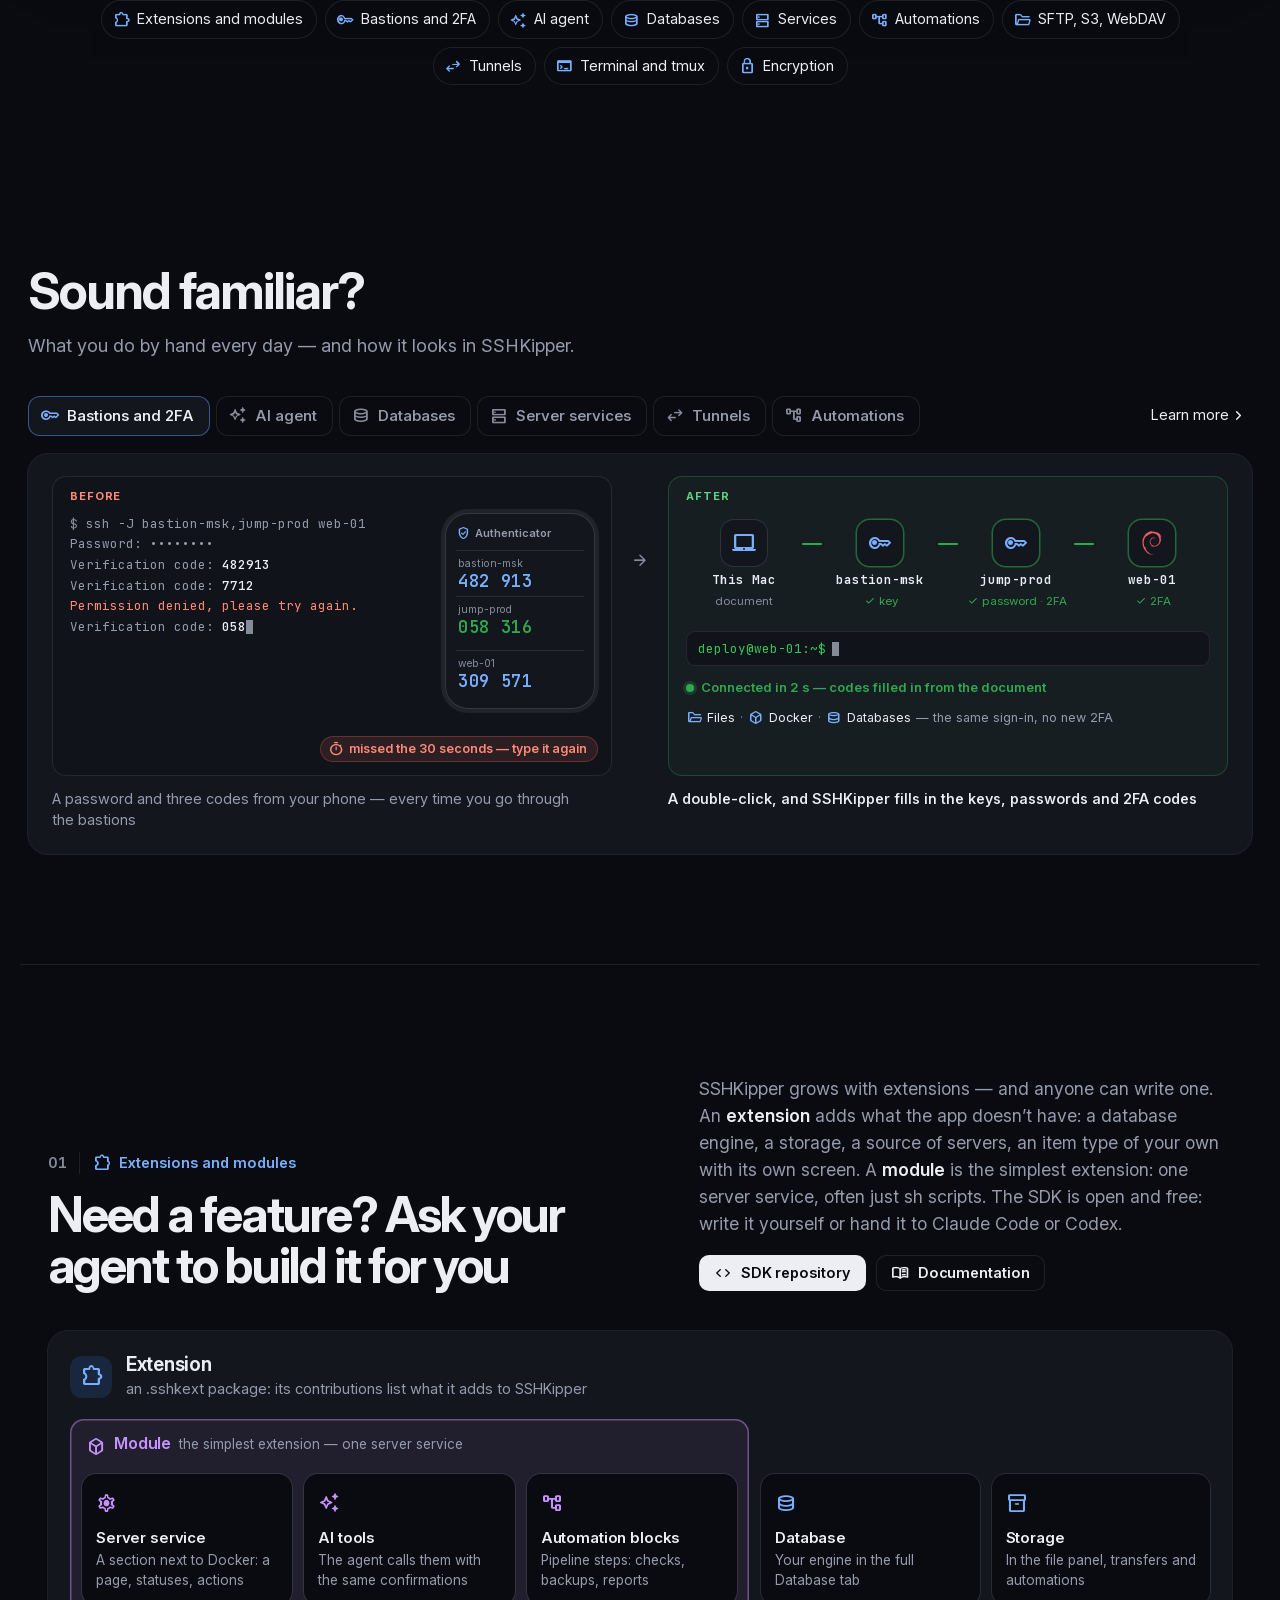
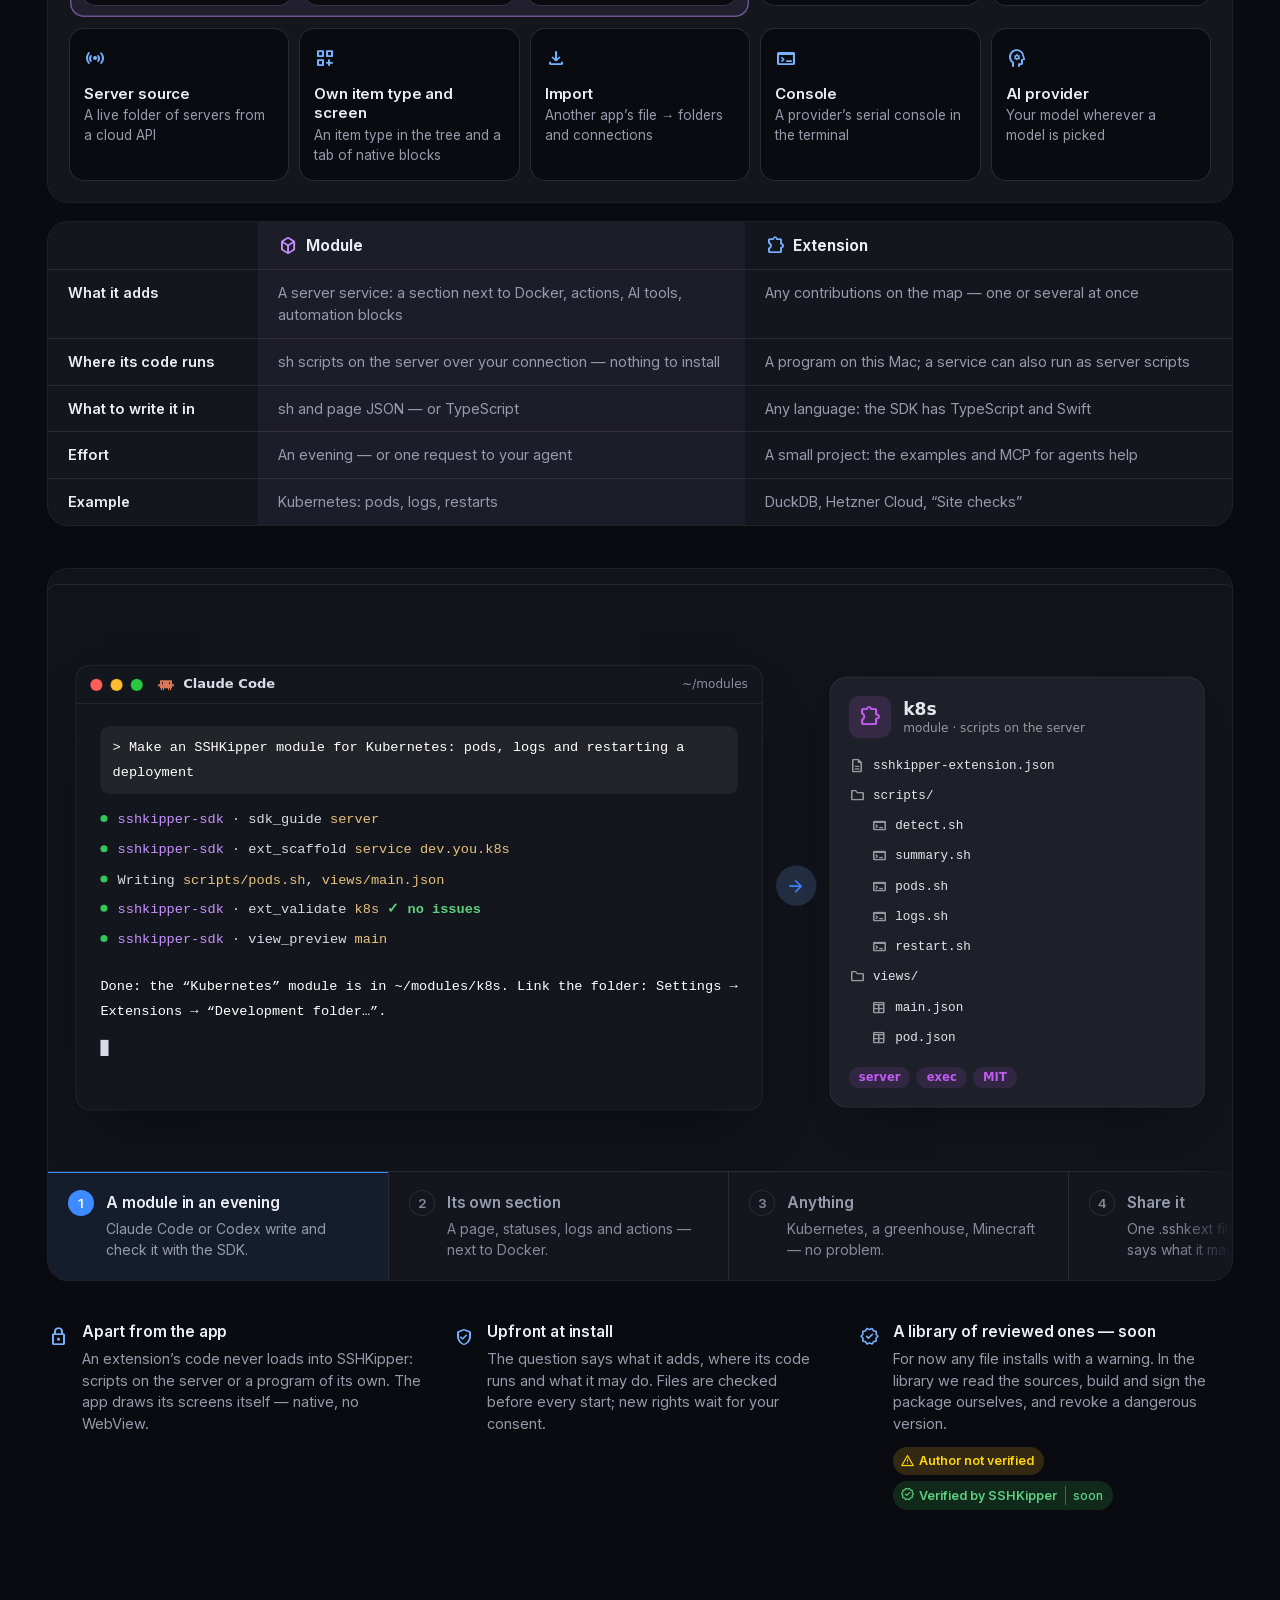
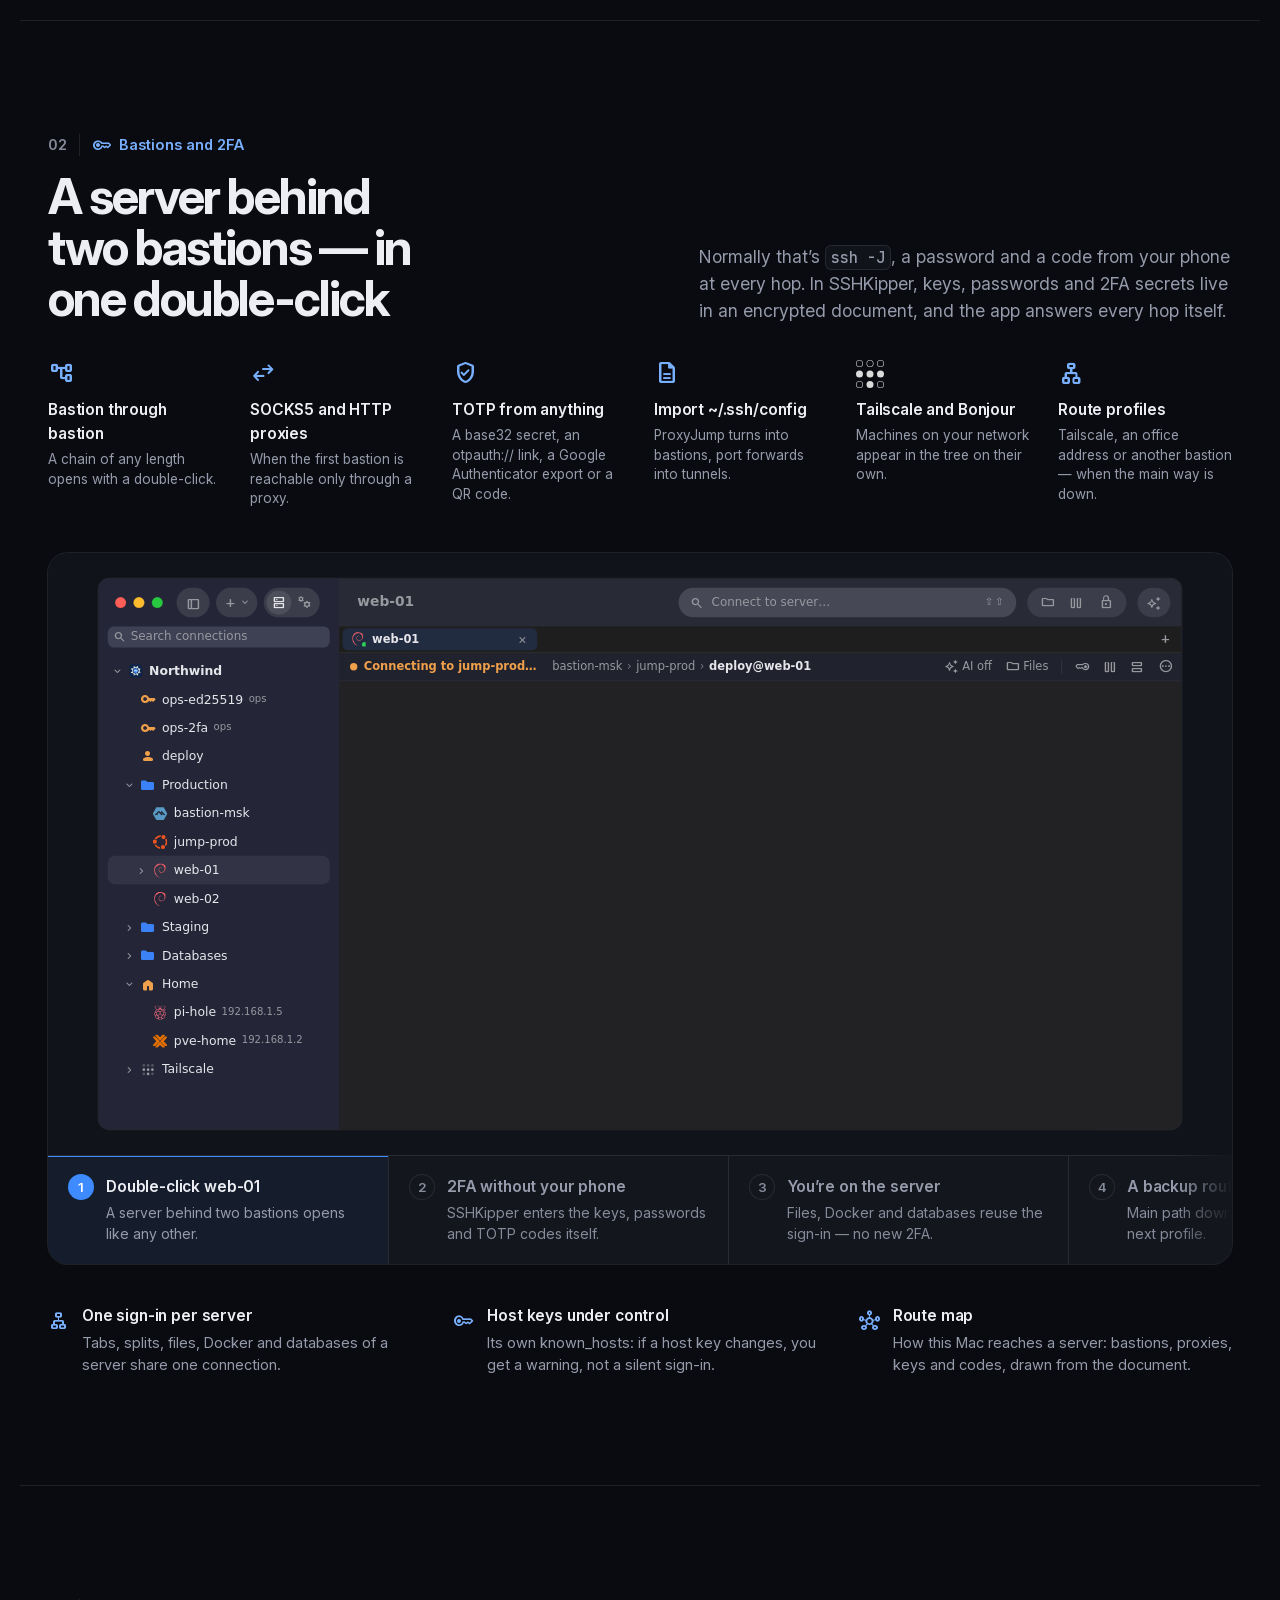
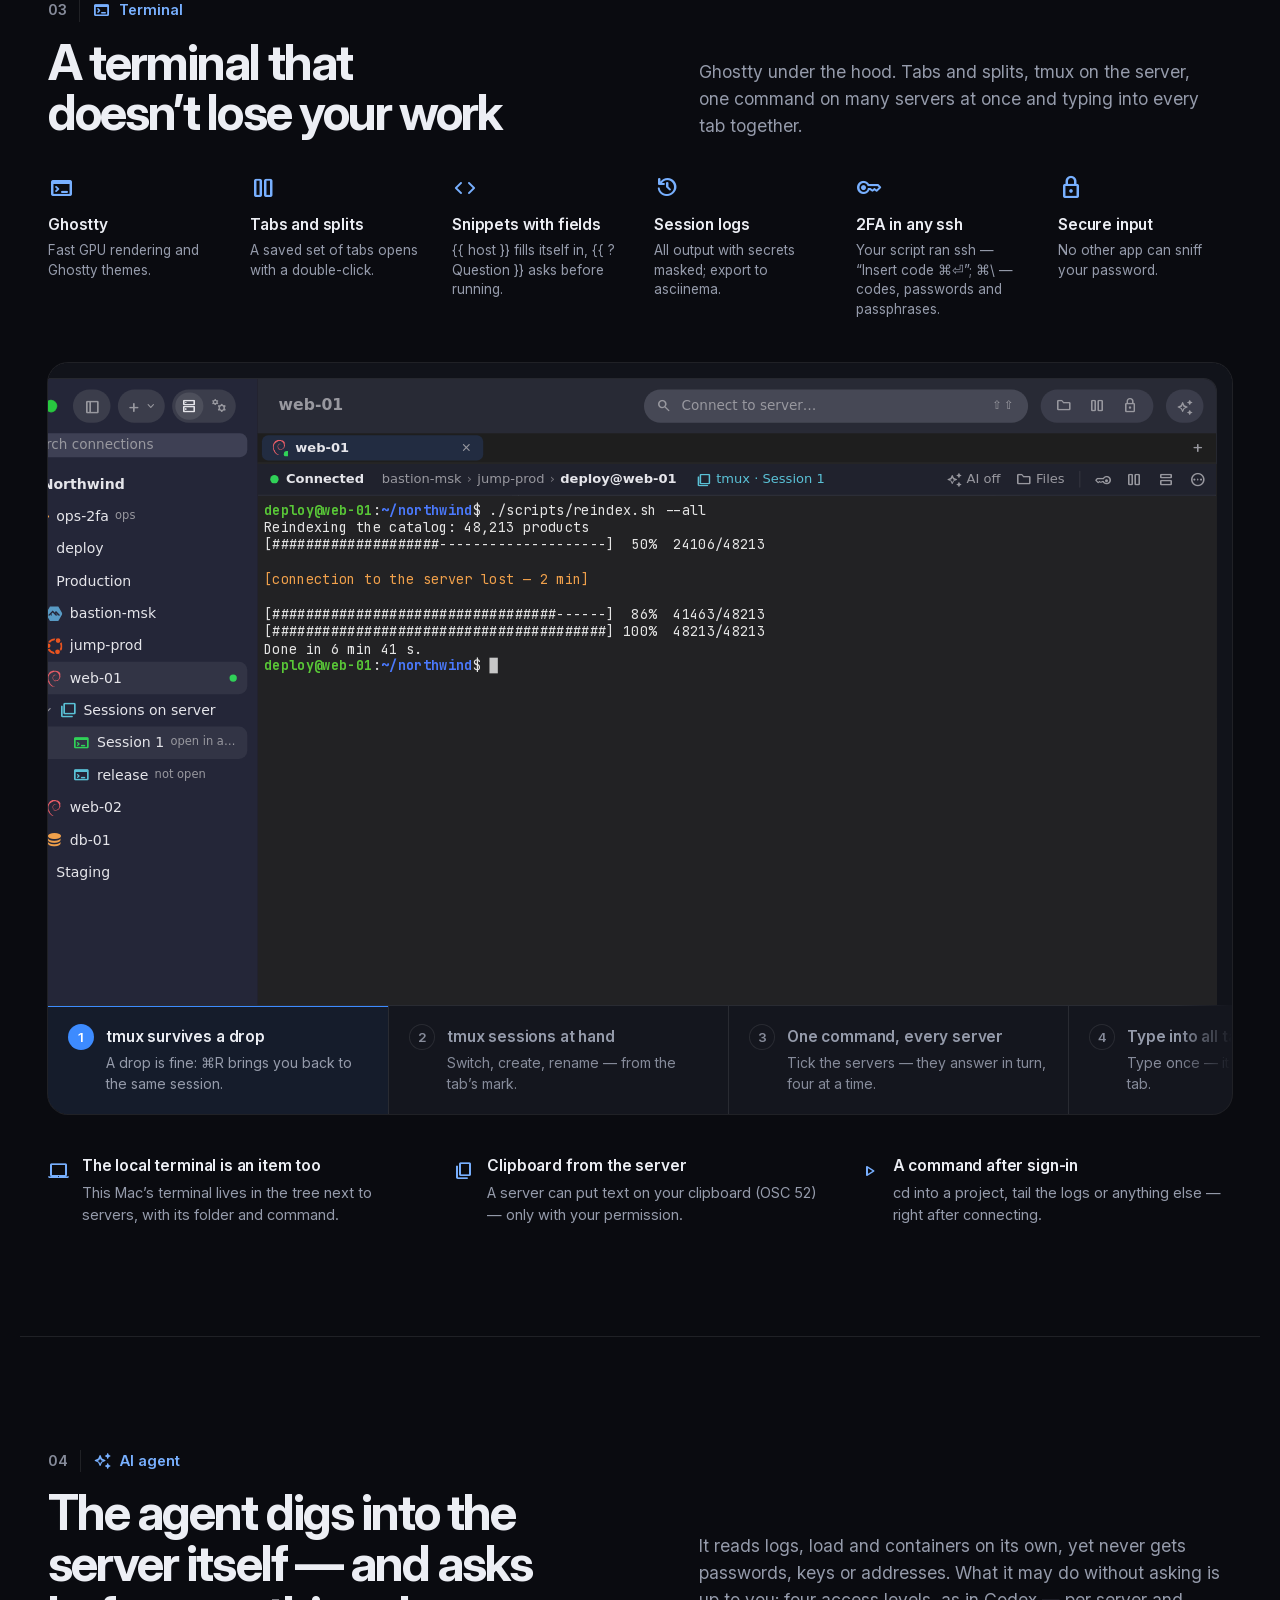
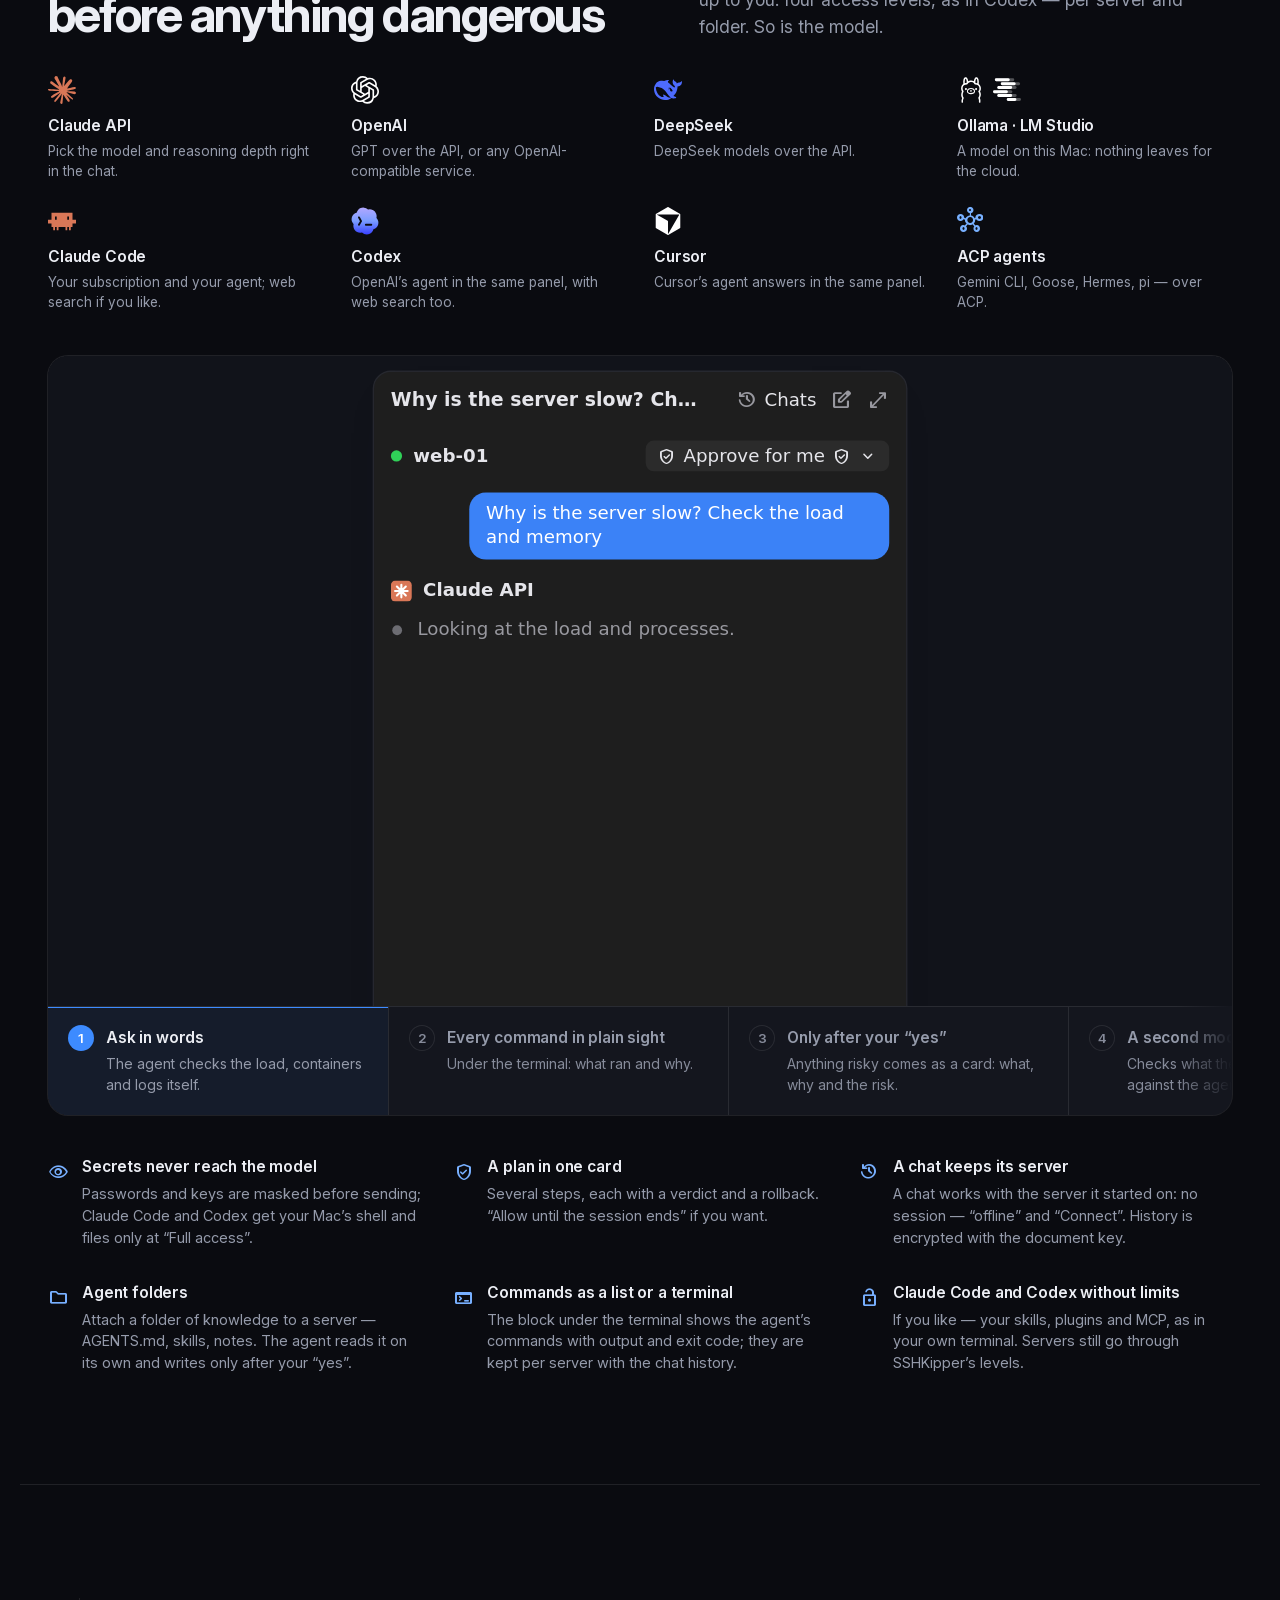
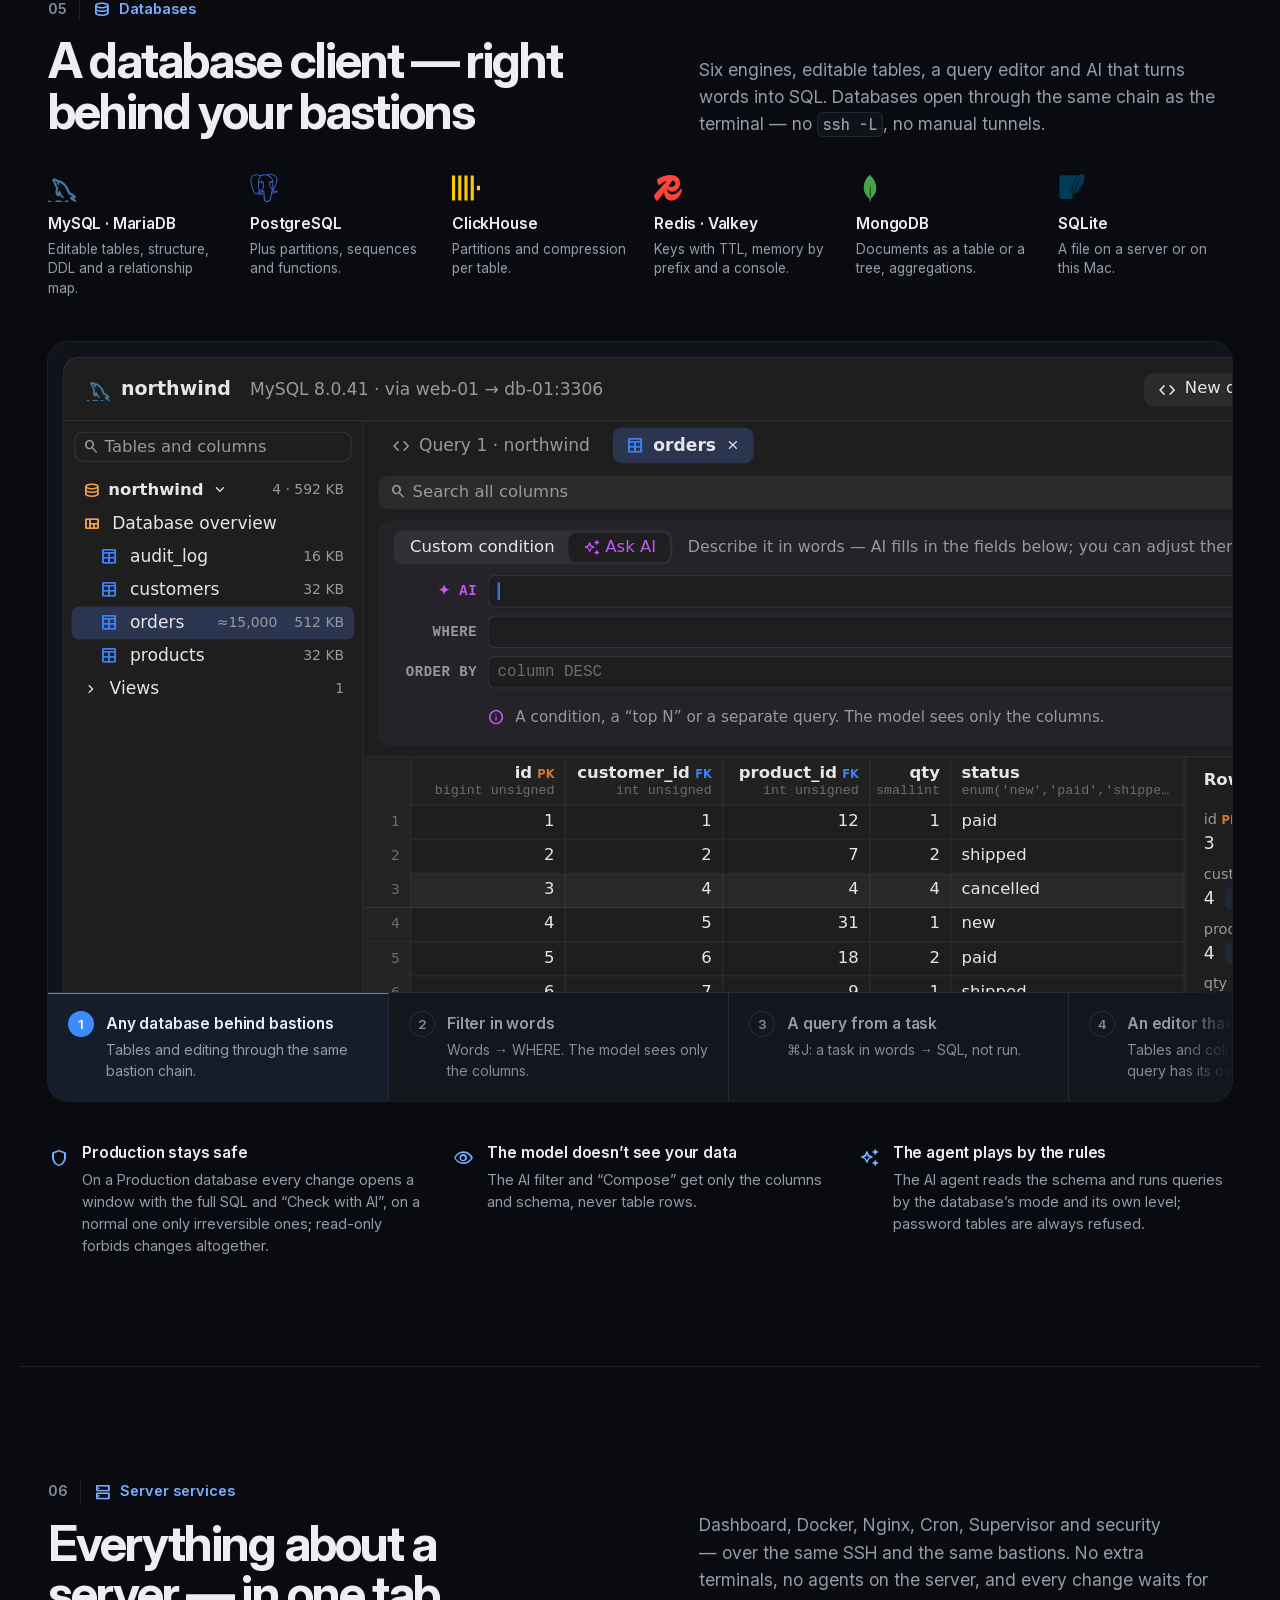
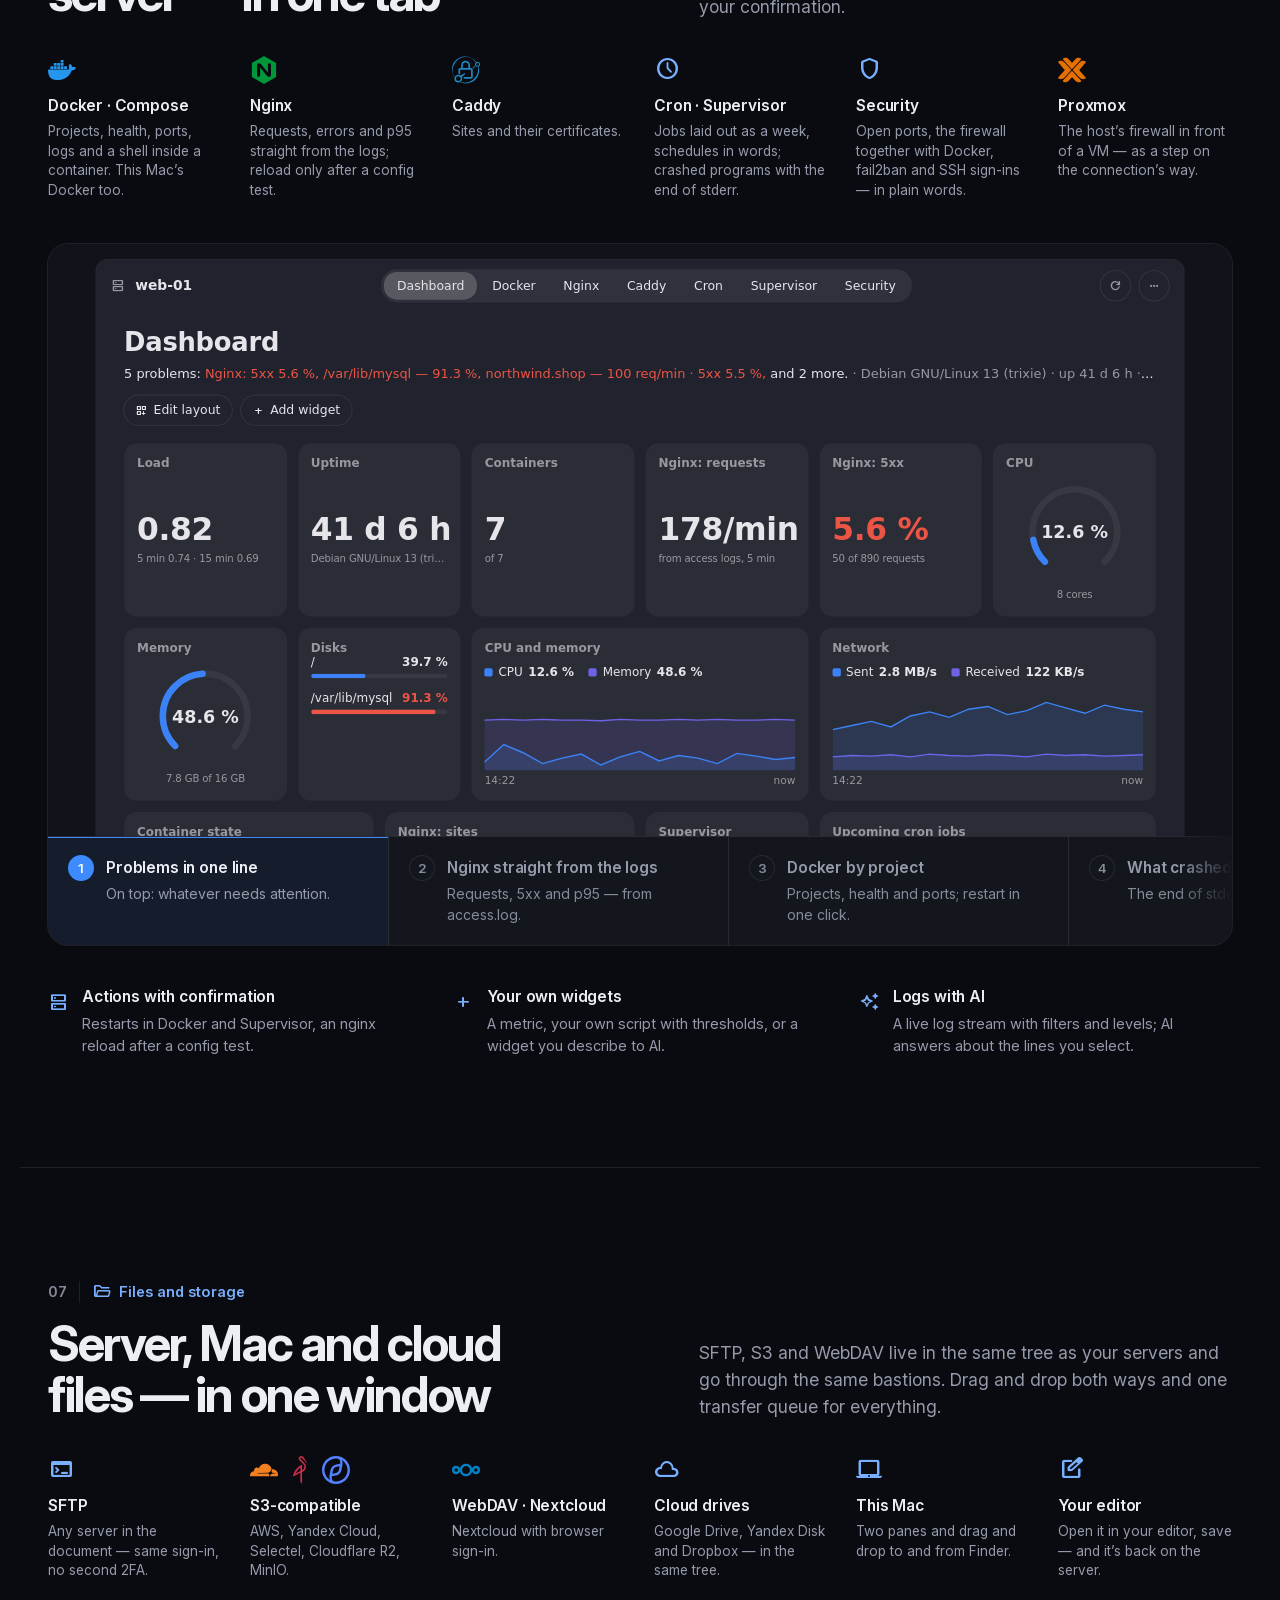
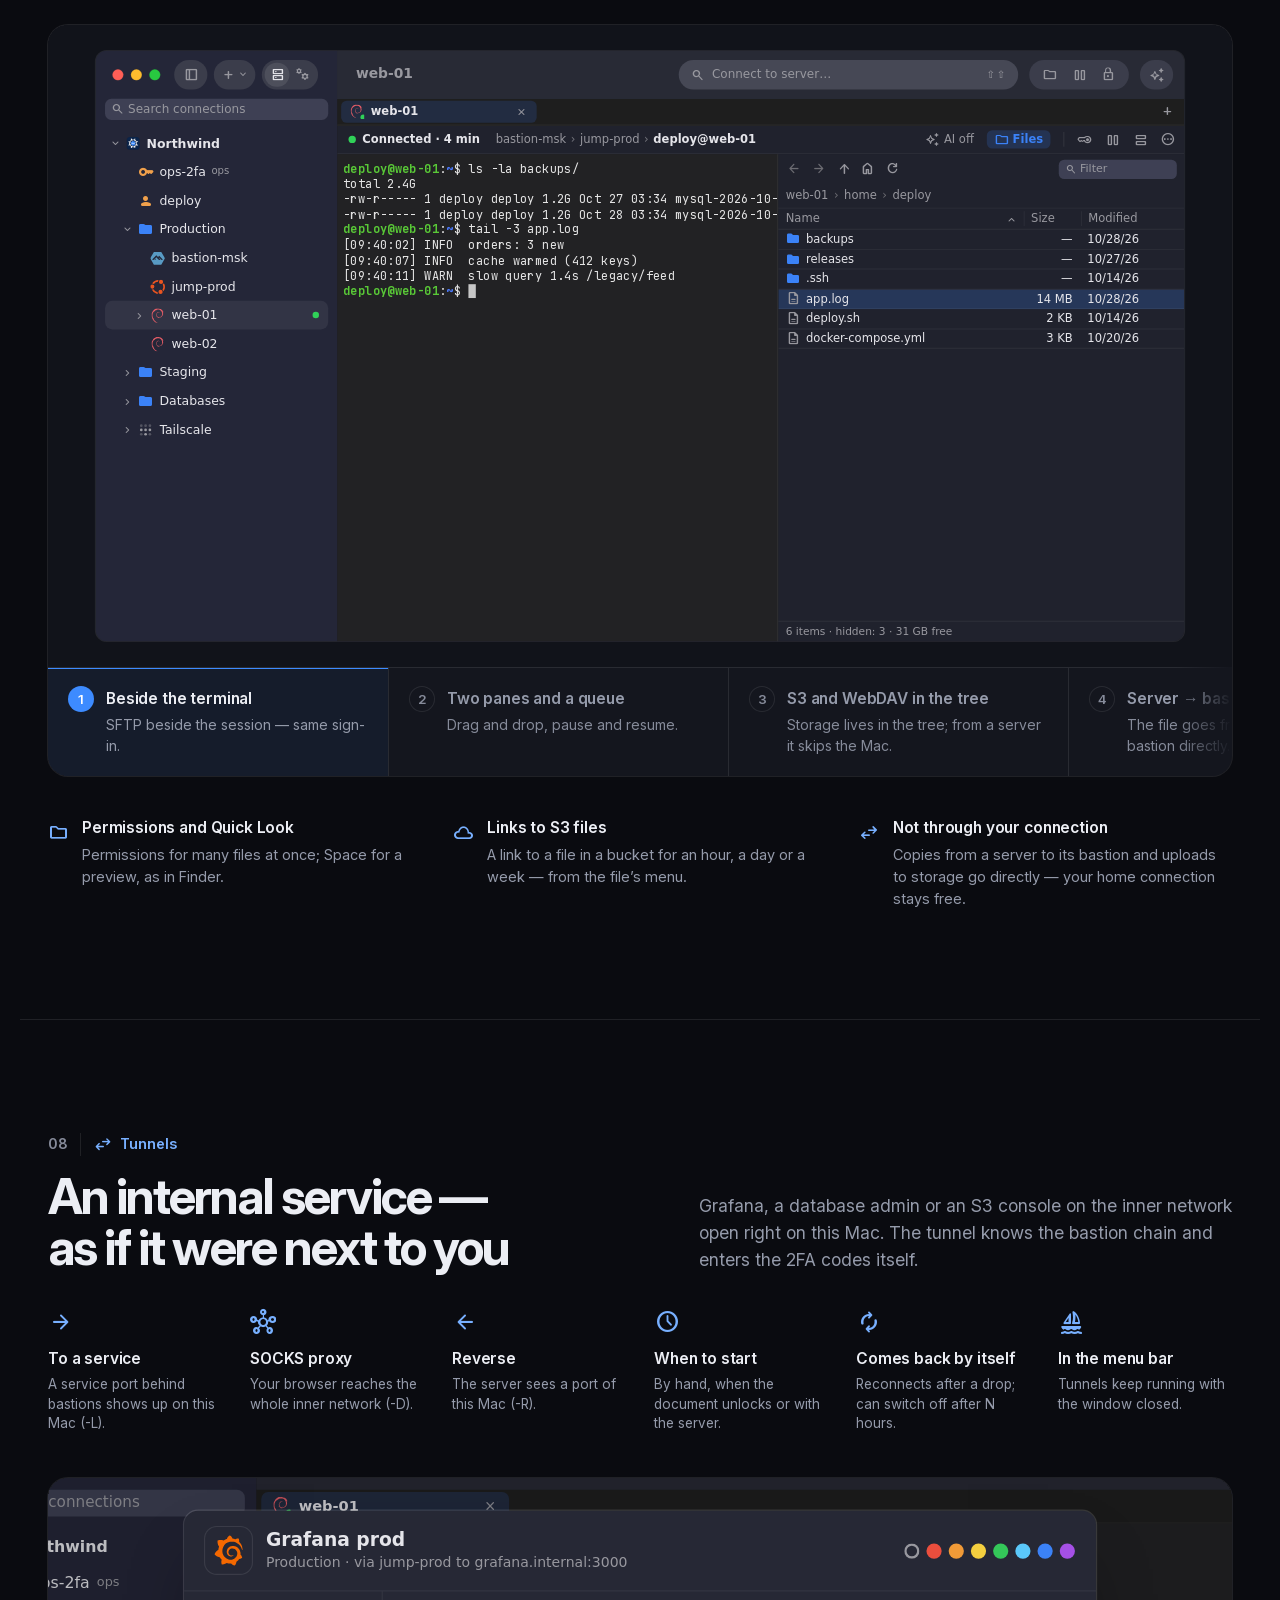
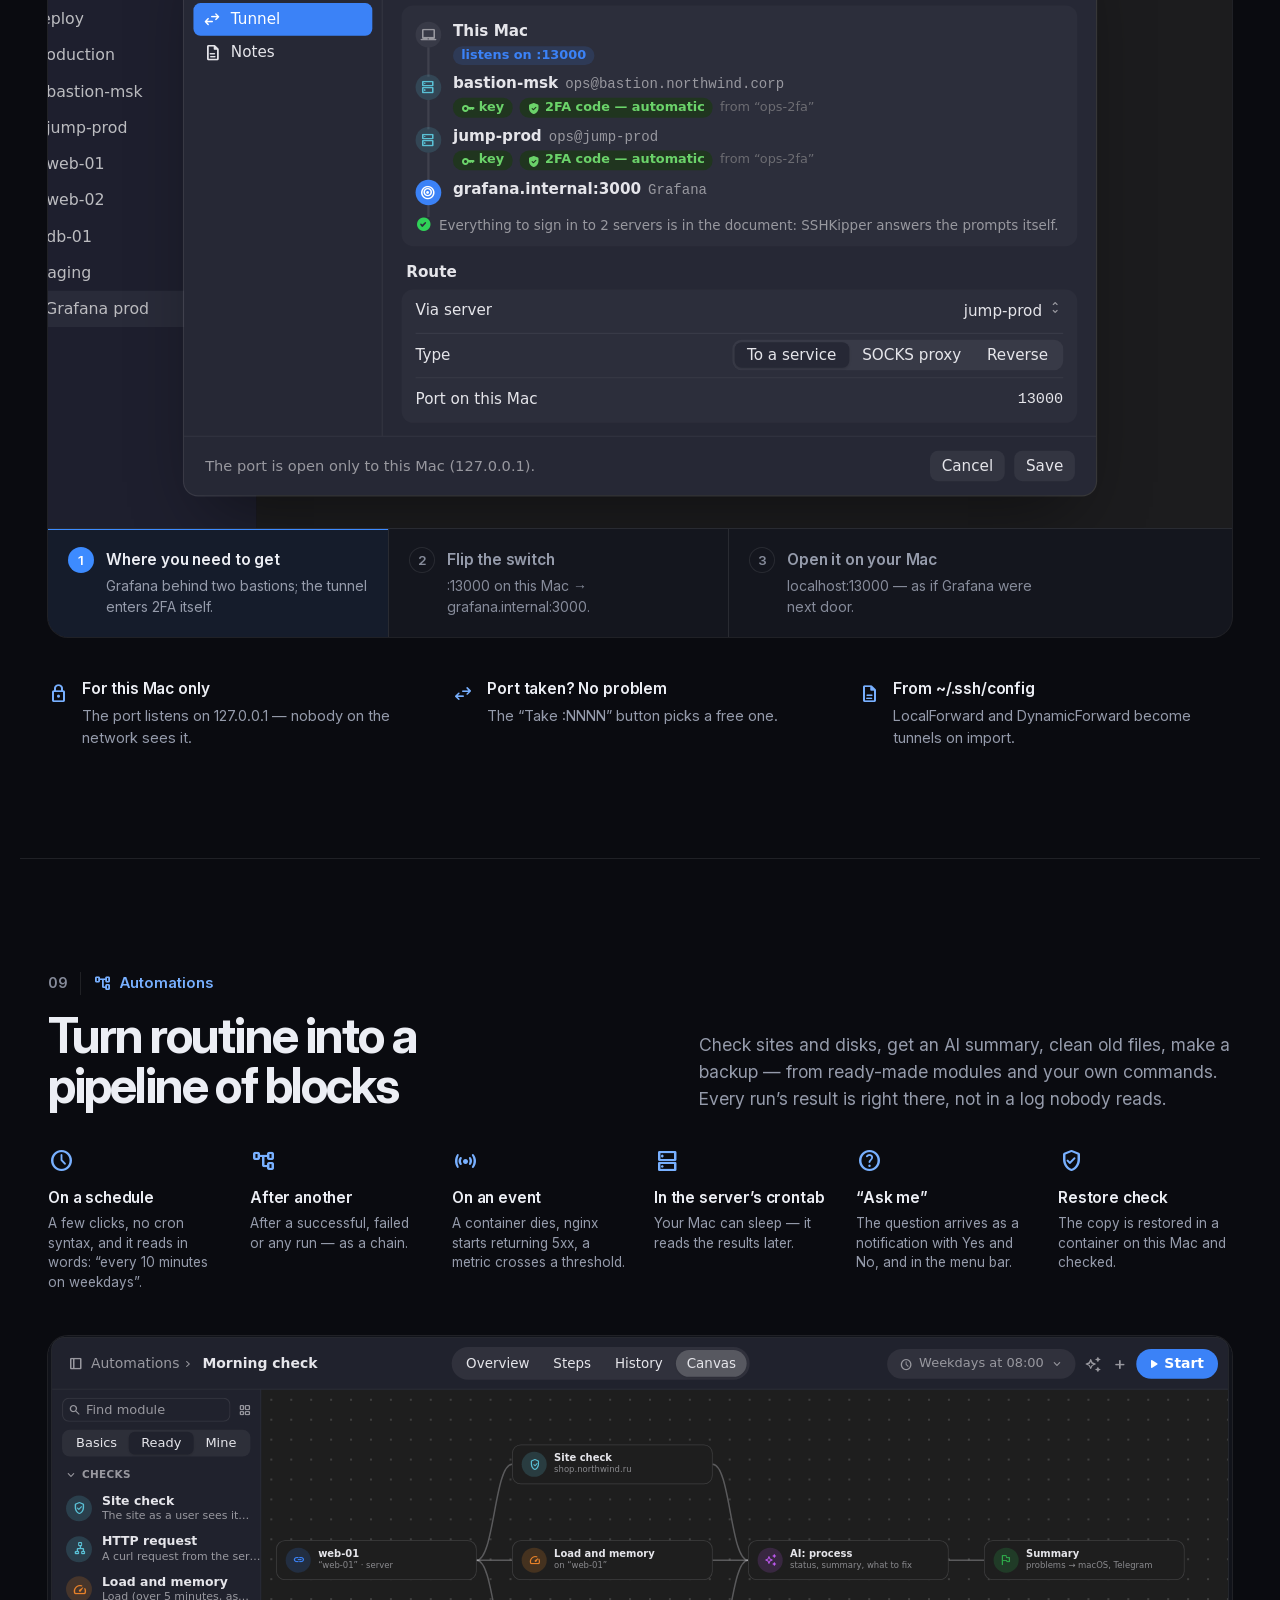
==== commit 457a613c: "Landing in English only (the user's choice): the English page at /, the Russian page, the language s" ====
--- a/buy/index.html
+++ b/buy/index.html
@@ -1,14 +1,14 @@
 <!DOCTYPE html>
-<html lang="ru">
+<html lang="en">
 <head>
 <meta charset="utf-8">
-<title>Купить SSHKipper</title>
+<title>Buy SSHKipper</title>
 <meta name="robots" content="noindex">
+<script>location.replace('/' + (location.hash || '#pricing'));</script>
 <meta http-equiv="refresh" content="0; url=/#pricing">
 <link rel="canonical" href="https://sshkipper.com/#pricing">
-<script>location.replace('/#pricing');</script>
 </head>
 <body>
-<p><a href="/#pricing">Цены SSHKipper</a></p>
+<p><a href="/#pricing">SSHKipper pricing</a></p>
 </body>
 </html>
